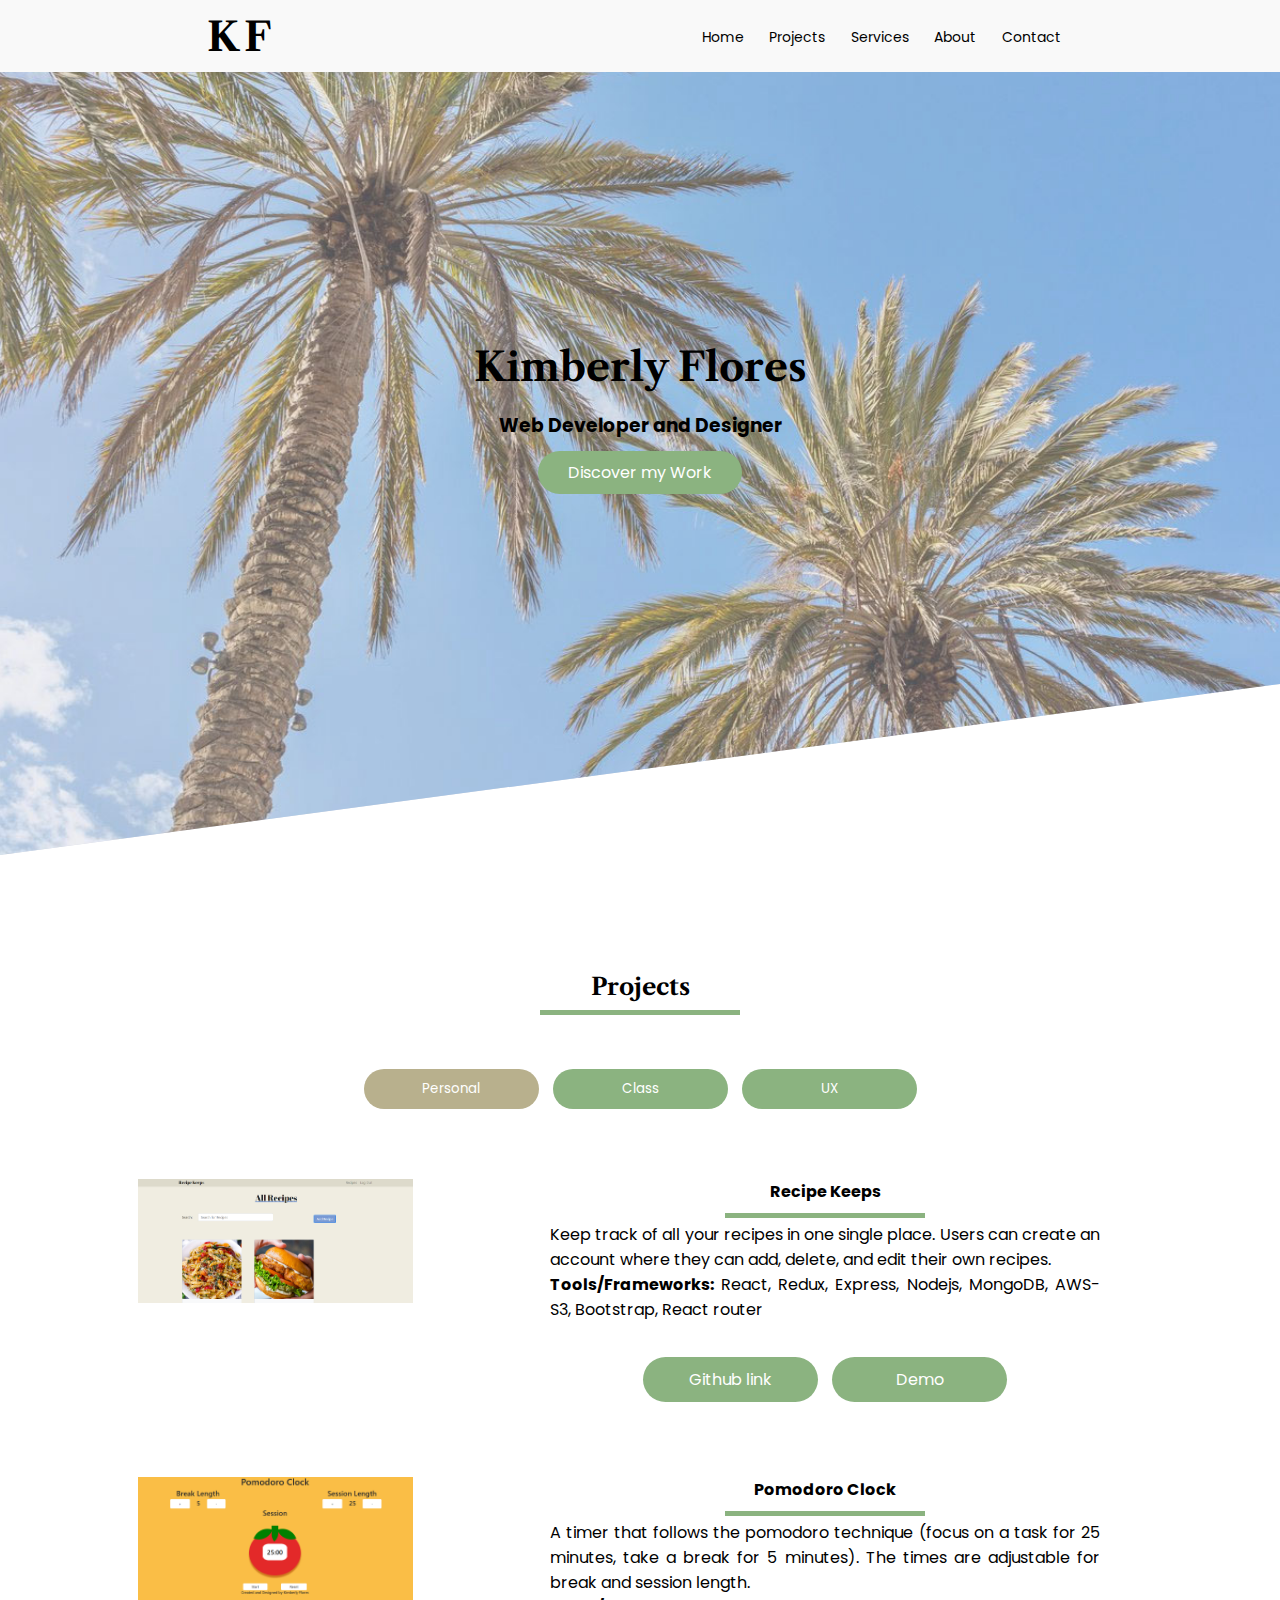
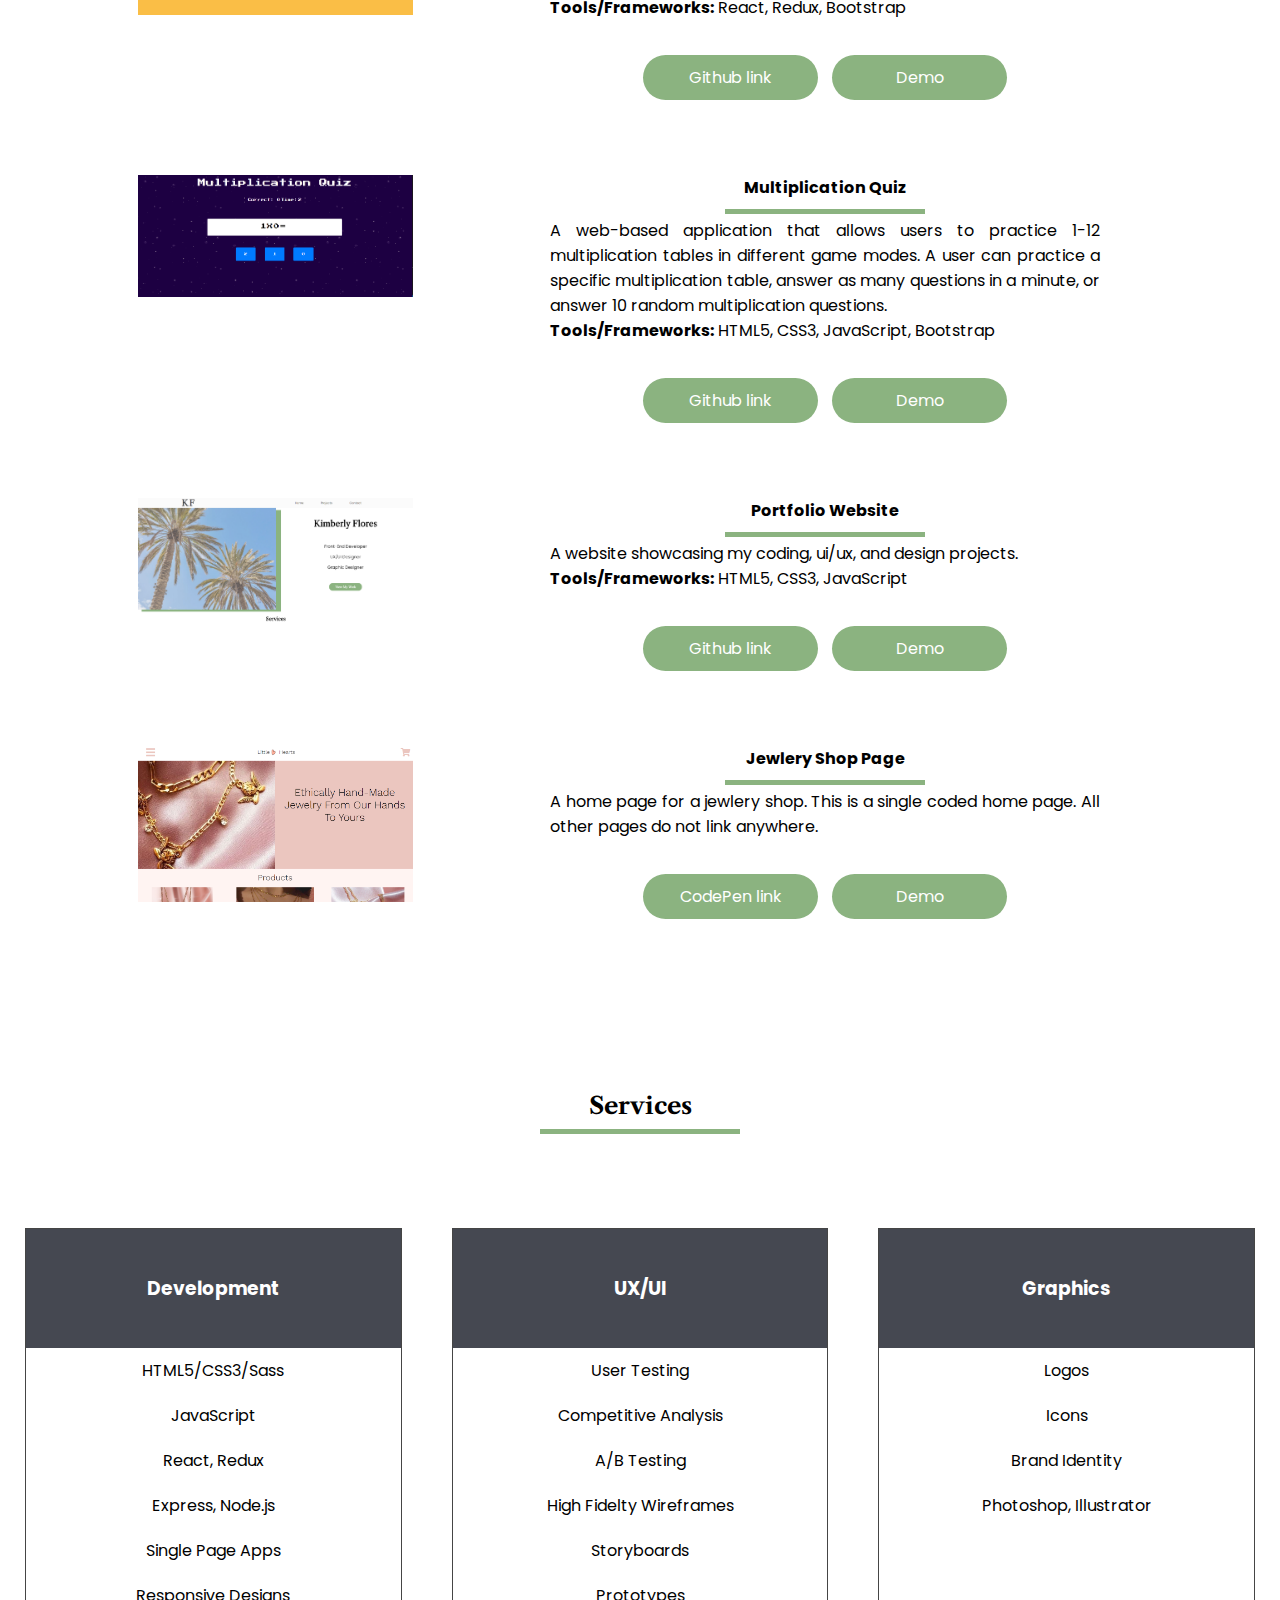
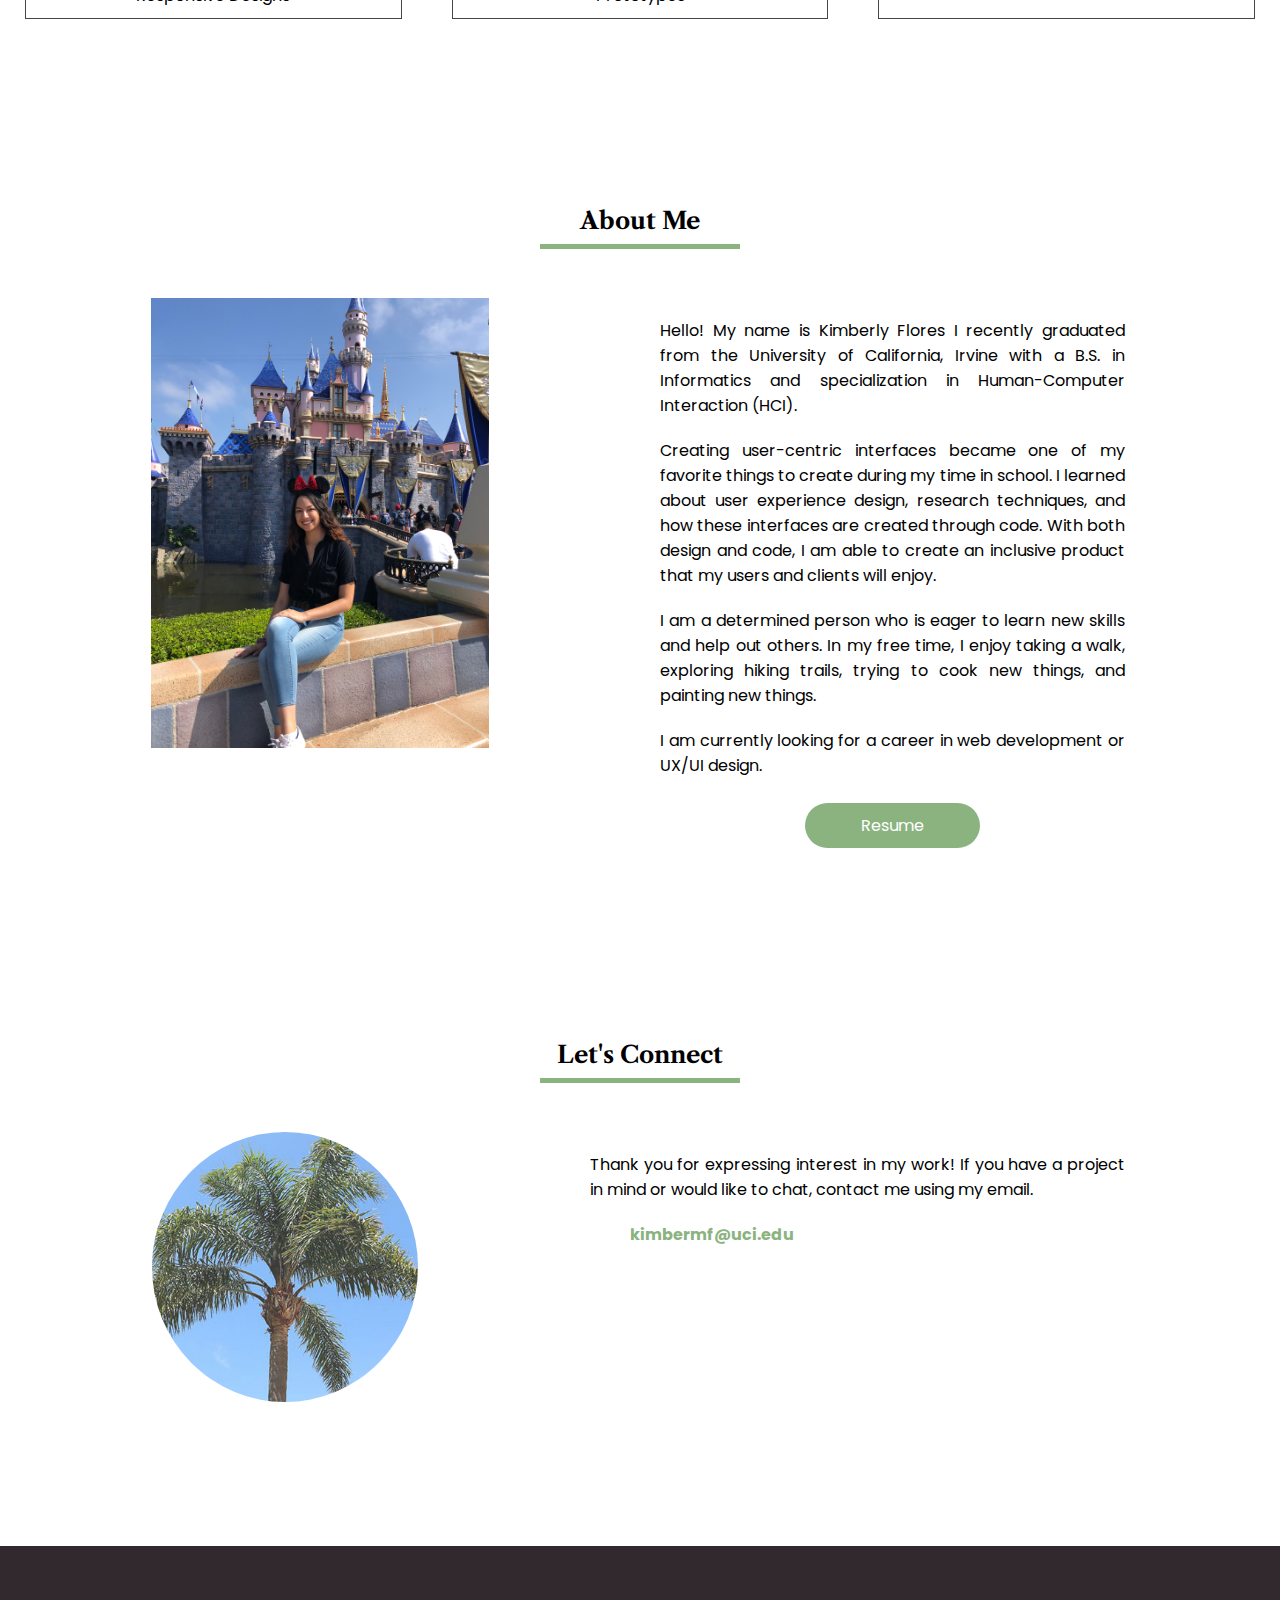
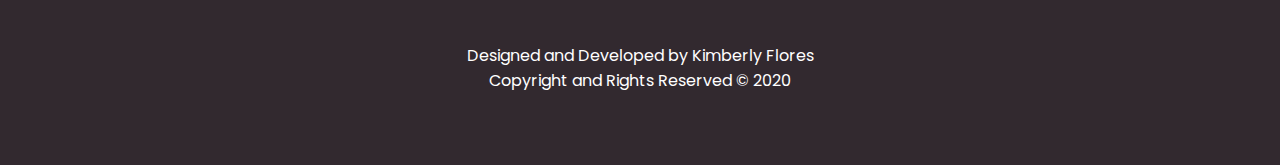
==== index.html @ 485a2677 "went back to old scroll" ====
<!doctype html>

<head>
    <!--add info here-->
    <title>Kimberly Flores | Developer & Designer</title>
    <meta charset="UTF-8">
    <meta name="description" content="Coding Portfolio">
    <meta name="keywords" content="HTML, CSS, JavaScript">
    <meta name="author" content="Kimberly Flores">
    <meta name="viewport" content="width=device-width, initial-scale=1.0">

    <link rel="stylesheet" href='./main.css'>
    <link rel="stylesheet" href="https://use.fontawesome.com/releases/v5.8.1/css/all.css" integrity="sha384-50oBUHEmvpQ+1lW4y57PTFmhCaXp0ML5d60M1M7uH2+nqUivzIebhndOJK28anvf" crossorigin="anonymous">
    <link href="https://fonts.googleapis.com/css2?family=Libre+Caslon+Text&family=Poppins&display=swap" rel="stylesheet">
    
    <link rel="shortcut icon" href="images/plant.ico" />
    <!--Link css, javascript files, possibly bootstrap-->

    
</head>

<body>


    <div class="container-fluid">
<!--Nav-->
        <nav class="sticky">
            <div class="logo">
                <h4 class="logo">KF</h4>
            </div>
            <ul class="nav-links">
                <li class="nav-item"><a href="#home-section" >Home</a></li>
                <li class="nav-item"><a href="#project-section" >Projects</a></li>
                <li class="nav-item"><a href="#service-section" >Services</a></li>
                <li class="nav-item"><a href="#about-section" >About</a></li>
                <li class="nav-item"><a href="#contact-section" >Contact</a></li>
            </ul>
            <div class="menu">
                <div class="line1"></div>
                <div class="line2"></div>
                <div class="line3"></div>
    
            </div>
        </nav>

<!--Home section-->
        <section class="row palmtree-bg" id="home-section">
                <div class="content">
                    <h1 class="spacing-below">Kimberly Flores</h1>
                    <h3 class="spacing-below">Web Developer and Designer</h3>
                    <a class="section-btn"  href="#project-section">Discover my Work</a>
                </div>
        </section>

<!--Projects-->
    <section id="project-section">
        <div class="row heading center">
            <h2>Projects</h2>
            <div class="line"></div>
        </div>
        <div class="row heading center">
            <span>
                <button class="active-btn filter-btn personal" onclick= "filterProjects('personal')">Personal</button>
                <button class="filter-btn class" onclick="filterProjects('class')">Class</button>
                <button class="filter-btn ux" onclick="filterProjects('ux')">UX</button>
            </span>
        </div>

        <div class="code-project filterProject personal show">
            <h4 class="sm-project-title">Recipe Keeps</h4>
            <div class="center"><div class="sm-project-line"></div></div>
            <div class="row2">
                <div class="column">
                    <img class="left-side"src="images/recipekeeps.png">
                </div>
                <div class="column right-side">
                    <h4 class="project-title">Recipe Keeps</h4>
                    <div class="project-line"></div>
                    <p>Keep track of all your recipes in one single place. Users can create an account where they 
                        can add, delete, and edit their own recipes. 
                    </p>
                    <p><span class="bold">Tools/Frameworks:</span> React, Redux, Express, Nodejs, MongoDB, AWS-S3, Bootstrap, React router 
                    </p>
                    <div class="link-div">
                        <a class="links-btn" href="https://github.com/kimberlyflrs/recipe-keeps" target="_blank">Github link</a> 
                        <a class="links-btn" href="https://obscure-taiga-26298.herokuapp.com/" target="_blank">Demo</a>
                    </div>
                </div>
            </div>
        </div>


        <!--Pomodoro Clock-->
        <div class="code-project filterProject personal show">
            <h4 class="sm-project-title">Pomodoro Clock</h4>
            <div class="greenline center"><div class="sm-project-line"></div></div>
            <div class="row2">
                <div class="column">
                    <img class="left-side"src="images/pomodoro.png">
                </div>
                <div class="column right-side">
                    <h4 class="project-title">Pomodoro Clock</h4>
                    <div class="project-line"></div>
                    <p>A timer that follows the pomodoro technique (focus on a task for 25 minutes, take a break for 5 minutes). The times are 
                        adjustable for break and session length.
                    </p>
                    <p><span class="bold">Tools/Frameworks:</span> React, Redux, Bootstrap</p>
                    <div class="link-div">
                        <a class="links-btn" href="https://github.com/kimberlyflrs/pomodoro-clock" target="_blank">Github link</a> 
                        <a class="links-btn" href="https://pomodoro-clock-kf.herokuapp.com/" target="_blank">Demo</a></span>
                    </div>
                </div>
            </div>
        </div>

        <!--Multiplication Quiz-->
        <div class="code-project filterProject personal show">
            <h4 class="sm-project-title">Multiplication Quiz</h4>
            <div class="greenline center"><div class="sm-project-line"></div></div>
            <div class="row2">
                <div class="column">
                    <img class="left-side"src="images/multiplication.png">
                </div>
                <div class="column right-side">
                    <h4 class="project-title">Multiplication Quiz</h4>
                    <div class="project-line"></div>
                    <p>A web-based application that allows users to practice 1-12 multiplication tables in 
                        different game modes. A user can practice a specific multiplication table, answer as 
                        many questions in a minute, or answer 10 random multiplication questions. 
                    </p>
                    <p><span class="bold">Tools/Frameworks:</span> HTML5, CSS3, JavaScript, Bootstrap</p>
                    <div class="link-div">
                        <a class="links-btn" href="https://github.com/kimberlyflrs/Multiplication-Quiz" target="_blank">Github link</a> 
                        <a class="links-btn" href="https://multiplication-pracctice-quiz.herokuapp.com/" target="_blank">Demo</a>
                    </div>
                </div>
            </div>
        </div>


        <!--Portfolio Site-->
        <div class="code-project filterProject personal show">
            <h4 class="sm-project-title">Portfolio Website</h4>
            <div class="greenline center"><div class="sm-project-line"></div></div>
            <div class="row2">
                <div class="column">
                    <img class="left-side"src="portfolio.png">
                </div>
                <div class="column right-side">
                    <h4 class="project-title">Portfolio Website</h4>
                    <div class="project-line"></div>
                    <p>A website showcasing my coding, ui/ux, and design projects.
                    </p>
                    <p><span class="bold">Tools/Frameworks:</span> HTML5, CSS3, JavaScript</p>
                    <div class="link-div">
                        <a class="links-btn" href="https://github.com/kimberlyflrs/code-portfolio" target="_blank">Github link</a> 
                        <a class="links-btn" href="https://kimberly-flores.com" target="_blank">Demo</a>
                    </div>
                </div>
            </div>
        </div>


        <!--Jewelry Page-->
        <div class="code-project filterProject personal show">
            <h4 class="sm-project-title">Jewlery Shop Page</h4>
            <div class="greenline center"><div class="sm-project-line"></div></div>
            <div class="row2">
                <div class="column">
                    <img class="left-side"src="images/jewleryshop.png">
                </div>
                <div class="column right-side">
                    <h4 class="project-title">Jewlery Shop Page</h4>
                    <div class="project-line"></div>
                    <p>A home page for a jewlery shop. This is a single coded home page. All other pages do not link anywhere.
                    </p>
                    <div class="link-div">
                        <a class="links-btn" href="https://codepen.io/kimberlyflrs/pen/xxGwBaW" target="_blank">CodePen link</a> 
                        <a class="links-btn" href="https://codepen.io/kimberlyflrs/full/xxGwBaW" target="_blank">Demo</a>
                    </div>
                </div>
            </div>
        </div>


       <!--Tweet Page-->
       <div class="code-project filterProject class center">
           <h4>Because the projects came from class, I cannot release any code.</h4>
       </div>
       <div class="code-project filterProject class">
        <h4 class="sm-project-title">Tweet Analyzer</h4>
        <div class="greenline center"><div class="sm-project-line"></div></div>
        <div class="row2">
            <div class="column">
                <video width="320" height="240" controls class="left-side">
                    <source src="videos/tweet_analyzer.mp4" type="video/mp4">
                  Your browser does not support the video tag.
                  </video>
            </div>
            <div class="column right-side">
                <h4 class="project-title">Tweet Analyzer</h4>
                <div class="project-line"></div>
                <p>The tweet analyzer creates a webpage report which helps a researcher understand a week worth of 
                    Tweets from RunKeeper, a running app. We used the Twitter api to create a json full of runkeeper 
                    tweets and then displayed it on multiple graphs using vega-lite.
                </p>
                <p><span class="bold">
                    Tools:</span> JavaScript, TypeScript, Twitter API
                    
                </p>
            </div>
        </div>
    </div>        

       <!--Spotify Page-->
       <div class="code-project filterProject class">
        <h4 class="sm-project-title">Spotify Page</h4>
        <div class="greenline center"><div class="sm-project-line"></div></div>
        <div class="row2">
            <div class="column">
                <video width="320" height="240" controls class="left-side">
                    <source src="videos/spotify_demo.mp4" type="video/mp4">
                  Your browser does not support the video tag.
                  </video>            </div>
            <div class="column right-side">
                <h4 class="project-title">Spotify Page</h4>
                <div class="project-line"></div>
                <p>My partner and I worked together to create a single page app using the Spotify API.
                   Users can search for an artist, album, or track and get back an audio analysis.
                    We used Oauth for authentication and learned how to handle access and refresh tokens
                   for each user session. 
                </p>
                <p><span class="bold">Tools:</span> Angular, Express, Nodejs, Spotify API</p>
            </div>
        </div>
    </div> 


       <!--Sleep Logger-->
       <div class="code-project filterProject class">
        <h4 class="sm-project-title">Sleep Logger App</h4>
        <div class="greenline center"><div class="sm-project-line"></div></div>
        <div class="row2">
            <div class="column">
                <video width="320" height="240" controls class="left-side">
                    <source src="videos/sleeptracker_demo.mp4" type="video/mp4">
                  Your browser does not support the video tag.
                  </video>
            </div>
            <div class="column right-side">
                <h4 class="project-title">Sleep Logger App</h4>
                <div class="project-line"></div>
                <p>My partner and I created a sleep tracking app through Ionic. The sleep logger app allows the user to track how long they sleep. 
                    Information is saved through Firebase and previous entries can be viewed.
                </p>
                <p><span class="bold">Tools:</span> Ionic framework, Firebase</p>
            </div>
        </div>
    </div> 


       <!--Information Retrieval-->
       <div class="code-project filterProject class">
        <h4 class="sm-project-title">ICS Search Engine</h4>
        <div class="greenline center"><div class="sm-project-line"></div></div>
        <div class="row2">
            <div class="column">
                <video width="320" height="240" controls class="left-side">
                    <source src="videos/searchengine_demo.mp4" type="video/mp4">
                  Your browser does not support the video tag.
                  </video>            </div>
            <div class="column right-side">
                <h4 class="project-title">ICS Search Engine</h4>
                <div class="project-line"></div>
                <p>My group created a search engine for the ics department. Through this project, we learned how to create an index 
                    and rank each item in terms of relevancy.
                </p>
                <p><span class="bold">Tools:</span> Python, MongoDB</p>
            </div>
        </div>
    </div> 


           <!--VidPT-->
           <div class="code-project filterProject ux">
            <h4 class="sm-project-title">VidPT Mobile App</h4>
            <div class="greenline center"><div class="sm-project-line"></div></div>
            <div class="row2">
                <div class="column">
                    <img class="left-side"src="images/vidpt-case-photo.png">
                </div>
                <div class="column right-side">
                    <h4 class="project-title">VidPT Mobile App</h4>
                    <div class="project-line"></div>
                    <p>The VidPT mobile app allows users to create their own personalized rehab routine or with supervision 
                        from a physical therapist. Users can track their progress, interact with users, and add notes to each exercise.
                    </p>
                    <p><span class="bold">Role:</span> User Experience Design, User Interface Design, User Research</p>
                    <div class="link-div">
                        <a class="links-btn" href="https://kimberlyflrs.github.io/vidpt.html" target="_blank">Case Study</a> 
                    </div>
                </div>
            </div>
        </div> 



               <!--EcoStat-->
       <div class="code-project filterProject ux">
        <h4 class="sm-project-title">EcoStat</h4>
        <div class="greenline center"><div class="sm-project-line"></div></div>
        <div class="row2">
            <div class="column">
                <img class="left-side"src="images/ecostat-case-photo.png">
            </div>
            <div class="column right-side">
                <h4 class="project-title">EcoStat</h4>
                <div class="project-line"></div>
                <p>My team was tasked with tackling an environmental issue with IoT (Internet of Things) 
                    devices. We proceeded to create EcoStat, a mobile app, that allows users to understand 
                    how their utility usage from smart devices impacts the environment. I was responsible for 
                    conducting user and product research and usability testing.
                </p>
                <p><span class="bold">Role:</span> User Experience Researcher</p>
                <div class="link-div">
                    <a class="links-btn" href="https://kimberlyflrs.github.io/ecostat.html" target="_blank">Case Study</a> 
                </div>
            </div>
        </div>
    </div> 


           <!--Food Journal-->
           <div class="code-project filterProject ux">
            <h4 class="sm-project-title">Food Journal</h4>
            <div class="greenline center"><div class="sm-project-line"></div></div>
            <div class="row2">
                <div class="column">
                    <img class="left-side"src="images/foodjournal-case-photo.png">
                </div>
                <div class="column right-side">
                    <h4 class="project-title">Food Journal</h4>
                    <div class="project-line"></div>
                    <p>Food Journal is an application that can be run on mobile, web, Google Home, Amazon Alexa, 
                        and Apple watch. I was in charge of designing and programming the mobile app and 
                        personal assistant devices.
                    </p>
                    <p><span class="bold">Role:</span> User Experience Designer, User Interface Designer, Front-End Developer</p>
                    <div class="link-div">
                        <a class="links-btn" href="https://kimberlyflrs.github.io/foodjournal.html" target="_blank">Case Study</a> 
                    </div>
                </div>
            </div>
        </div> 

    </section>



    <!--Services-->
    <section class="spacing-below" id="service-section">
        <div class="row heading center">
            <h2>Services</h2>
            <div class="line"></div>
        </div>

        <div class="row2">
            <div class="column-3">
                <h3 class="service-type">Development</h3>
                <ul class="service">
                    <li>HTML5/CSS3/Sass</li>
                    <li>JavaScript</li>
                    <li>React, Redux</li>
                    <li>Express, Node.js</li>
                    <li>Single Page Apps</li>
                    <li>Responsive Designs</li>
                </ul>
            </div>
            <div class="column-3">
                <h3 class="service-type">UX/UI</h3>
                <ul class="service">
                    <li>User Testing</li>
                    <li>Competitive Analysis</li>
                    <li>A/B Testing</li>
                    <li>High Fidelty Wireframes</li>
                    <li>Storyboards</li>
                    <li>Prototypes</li>
                </ul>
            </div>
            <div class="column-3">
                <h3 class="service-type">Graphics</h3>
                <ul class="service">
                    <li>Logos</li>
                    <li>Icons</li>
                    <li>Brand Identity</li>
                    <li>Photoshop, Illustrator</li>
                </ul>
            </div>
        </div>
    </section>


        <!--About Section-->
        <section id="about-section">
            <div class="row heading center">
                <h2>About Me</h2>
                <div class="line"></div>
            </div>
            <div class="row2">
                <div class="column center">
                    <img src="about.jpg" id="img"/>
                </div>
                <div class="column" >
                    <div id="about">
                    <p class="spacing-below">
                        Hello! My name is Kimberly Flores I recently graduated from the 
                        University of California, Irvine with a B.S. in Informatics and 
                        specialization in Human-Computer Interaction (HCI).
                    </p>
                    <p class="spacing-below">
                        Creating user-centric interfaces became one of my favorite things to create 
                        during my time in school. I learned about user experience design,  
                        research techniques, and how these interfaces are created 
                        through code. With both design and code, I am able to create an inclusive 
                        product that my users and clients will enjoy. 
                    </p>
                    <p class="spacing-below">
                        I am a determined person who is eager to learn new skills and help out others. 
                        In my free time, I enjoy taking a walk, exploring hiking trails, trying to cook 
                        new things, and painting new things.
                    </p>
                    <p class="spacing-below">
                        I am currently looking for a career in web development or UX/UI design.
                    </p>
                    <div class="center">
                    <a href="https://drive.google.com/file/d/1V8CG2ZMck-Qy1aSg_cG4fFaSAawnW50j/view?usp=sharing" class="links-btn" target="_blank">Resume</a>
                </div>    
                </div>
                </div>
            </div>
        </section>


<!--Contact-->

    <section class="spacing-below-contact" id="contact-section">
        <div class="row heading center">
            <h2>Let's Connect</h2>
            <div class="line"></div>
        </div>

        <div class="row2">
            <div class="column center"> 
                <img src="images/single-palm-tree.jpg" id="palm"/>
            </div>
            <div class="column" id="contact">
                <p>Thank you for expressing interest in my work! If you have a project 
                    in mind or would like to chat, contact me using my email.
                </p>
                <div class="row spacing-top">
                    <a href="mailto: kimbermf@uci.edu"><i class="far fa-envelope fa-2x spacing-below" id="envelope"></i></a>
                    <a href="mailto: kimbermf@uci.edu" id="email">kimbermf@uci.edu</a>
                </div>
            </div>
        </div>
    </section>




    <!--Footer-->
    <footer class="row" id="footer">
        <a href="https://www.linkedin.com/in/kimberly-m-flores/" target="_blank"><i class="fab fa-linkedin fa-2x spacing-below"></i></a>
        <a href="https://github.com/kimberlyflrs/" target="_blank"><i class="fab fa-github fa-2x spacing-below"></i></a>
        <p>Designed and Developed by Kimberly Flores<p>
        <p>Copyright and Rights Reserved © 2020</p>
    </footer>

    </div>
</body>

<script src="app.js">
</script>
---- main.css ----
*{
    margin: 0px;
    padding: 0px;
    box-sizing: border-box;
}
body{
    background-color: white;
    animation: fadeInAnimation ease 3s; 
    animation-iteration-count: 1; 
    animation-fill-mode: forwards;
}

html{
    scroll-behavior: smooth;
}

@keyframes fadeInAnimation { 
    0% { 
        opacity: 0; 
    } 
    100% { 
        opacity: 1; 
     } 
}

.hide{
    opacity: 0;
}

/*Image CSS*/
#img{
    height: 50vh;
    width:auto;
}

#palm{
    height:30vh;
    width:auto;
    border-radius: 100%;
    text-align:center;
}

/*Service CSS*/
.column-3{
   flex: 33%;
   margin: 0 25px;
   text-align:center;
   border: solid .25px #454545;
   margin-top: 5vh;
}

.service-type{
    color:white;
    background-color: #454851;
    padding: 5vh 0;
}

.service{
    list-style-type: none;
}

.service li{
    padding: 10px;
}

/*Home CSS*/
.palmtree-bg{
    background-image: url(palm-trees.jpg);
    background-color: #d7dae5;
    background-position:center;
    background-repeat: no-repeat;
    height: 95vh;
    background-size: cover;
    -webkit-clip-path: polygon(0 0, 100% 0, 100% 56%, 0 100%);
    clip-path: polygon(0 0, 100% 0, 100% 80%, 0 100%);
}

.content{
    margin:0 auto;
    text-align:center;
    padding: 30vh 0;
}

/*Button*/
.filter-btn, .section-btn{
    background-color: #8BB380;
    padding: 10px 30px;
    width: 175px;
    border: none;
    border-radius: 30px;
    color:white;
    text-decoration: none;
    margin: 5px;
}

.section-btn{
    width: 275px;
}

.code-project{
    padding:50px 0px;
}

.filter-btn:hover, .active-btn, .links-btn:hover{
    background-color: #b8b08d;
    color:white;
}

/*Project links CSS*/
.links-btn{
    background-color: #8BB380;
    padding: 10px 30px;
    width: 175px;
    border: none;
    border-radius: 30px;
    color:white;
    text-decoration: none;
    margin: 5px;
    display: inline-block;
}

.link-div{
    margin:30px 0;
}

.spacing{
    margin-right: 30px;
}

h1{
    font-size: 40px;
}

/*Nav CSS*/
nav{
    display: flex;
    justify-content: space-around;
    align-items: center;
    min-height: 8vh;
    background-color: #f9f9f9;
    opacity: 100%;
    position: fixed;
    top:0;
    width:100%;
    z-index:900;
}

.logo{
    letter-spacing: 5px;
    font-size: 40px;
    font-weight: bold;
}

.nav-links{
    display: flex;
    justify-content: space-around;
    width: 30%;
}

.nav-links li{
    list-style: none;
}

.nav-links a{
    font-size: 14px;
    text-decoration: none;
    color:black;
}

.nav-links a:hover, .active-link{
    color: #b8b08d;
    font-weight: bold;

}


.menu{
    display: none;
}

.menu div{
    width:25px;
    height: 5px;
    background-color: black;
    margin: 3px;
    transition: all 0.3s ease;
}


/* Layout Positioning*/
.row2 {
    display: flex;
  }
  
  .column {
    flex: 50%;
  }

  .right-side{
      margin-right: 20vh;
      text-align: center;
  }

  .right-side p{
      text-align: justify;
  }

  .left-side{
    display: block;
    margin-left: auto;
    margin-right: auto;
    width: 50%;
  }

  section:before {
    height: 8vh;
    content: "";
    display:block;
}

  #about-section, #contact-section, #service-section{
    margin-bottom: 50px;
}

#about, #contact{
    margin-right: 15vh;
    padding:20px;
    text-align: justify;
}

/*Project CSS*/
.filterProject{ 
    padding: 20px 0;
    display:none;
}

.show{
    display:block;
}

/*Footer CSS*/
#footer{
    background-color: #32292f;
    padding: 8vh;
    text-align: center;
}

#envelope{
    color: #8BB380;
}

i, #footer{
    color: white;
}

i{
    padding: 0px 20px;
}

.line, .project-line{
    width: 200px;
    height:5px;
    background-color: #8BB380;
    display: inline-block;
}

#email{
    text-decoration: none;
    color: #8BB380;
    font-weight: bold;
}

/* Other */
.spacing-below{
    padding-bottom: 20px;
}

.spacing-below-contact{
    padding-bottom: 10vh;
}

.spacing-top{
    padding-top: 20px;
}

.bold{
    font-weight: bold;
}

.center{
    text-align: center;
}

.heading{
    margin: 5vh;
}

p, button, li, nav, h3, h4, a{
    font-family: 'Poppins', sans-serif;
}

h1, h2, .logo{
    font-family: 'Libre Caslon Text', sans-serif;
}

/* Screen Sizes */
@media screen and (max-width: 768px){


    .nav-links{
        position: absolute;
        right: 0px;
        height: 92vh;
        top: 8vh;
        background-color: #f9f9f9;
        display: flex;
        flex-direction: column;
        align-items: center;
        width: 100%;
        transform: translateX(100%);  
    }
    .nav-links li{
        opacity: 0;
    }
    .menu{
        display: block;
    }
    .row2{
        display: block;
    }

    .column{
        flex: 100%
    }

    .right-side{
        margin: 0 15vh;
    }

    #contact, #about{
        text-align:center;
        margin: 0 5vh;
    }

    .project-title, .project-line{
        display: none;
    }
    .sm-project-title, .sm-project-line{
        text-align: center;
    }

    .sm-project-line{
        width: 200px;
        height:5px;
        background-color: #8BB380;
        display: inline-block;
    }

    h1{
        font-size: 30px;
    }


}


.nav-active{
    transform: translateX(0%);
}

@media screen and (min-width: 768px){
    .sm-project-title, .sm-project-line{
        display:none;
    }
}

@keyframes navLinkFade{
    from{
        opacity: 0;
        tranform: translateX(50px);
    }
    to{
        opacity: 1;
        transform: translateX(0px);
    }
}

.toggle .line1{
    transform: rotate(-45deg) translate(-5px, 6px);
}
.toggle .line2{
    opacity:0;
}
.toggle .line3{
    transform: rotate(45deg) translate(-5px, -6px);
   
}
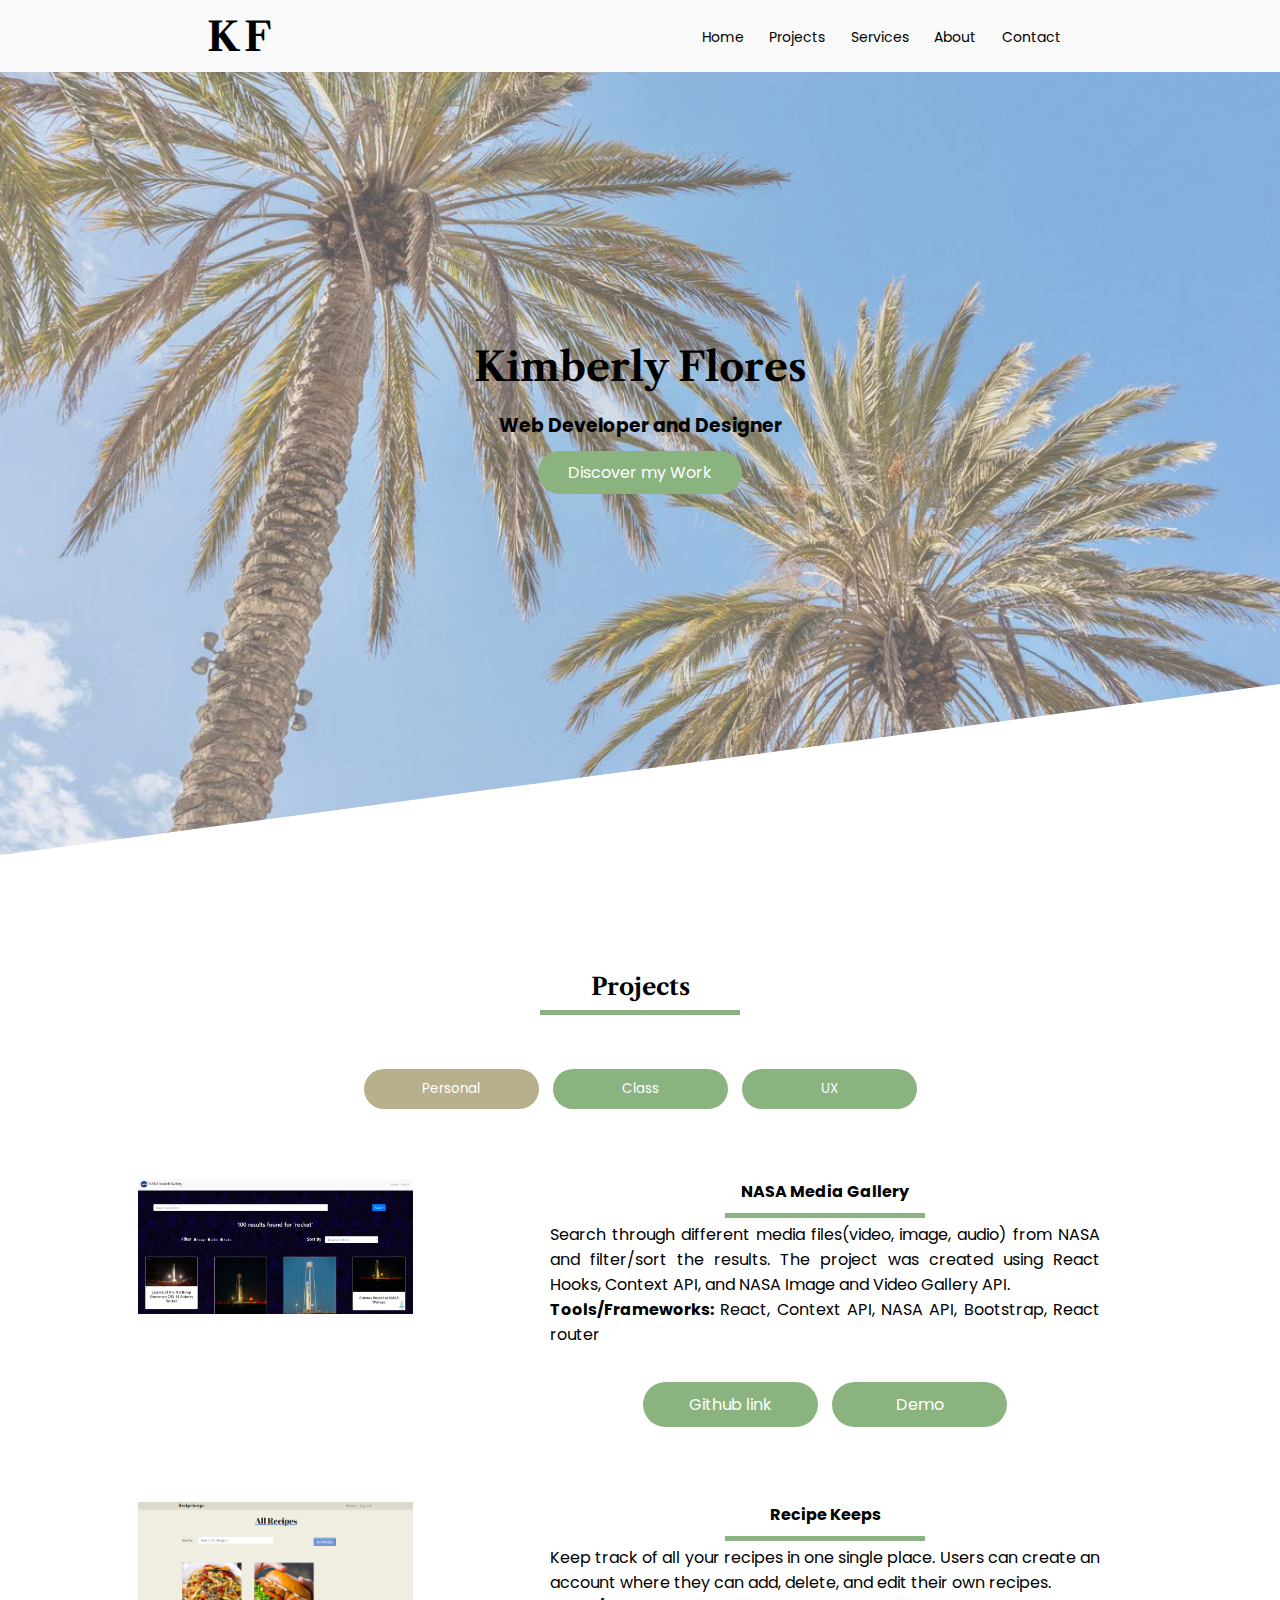
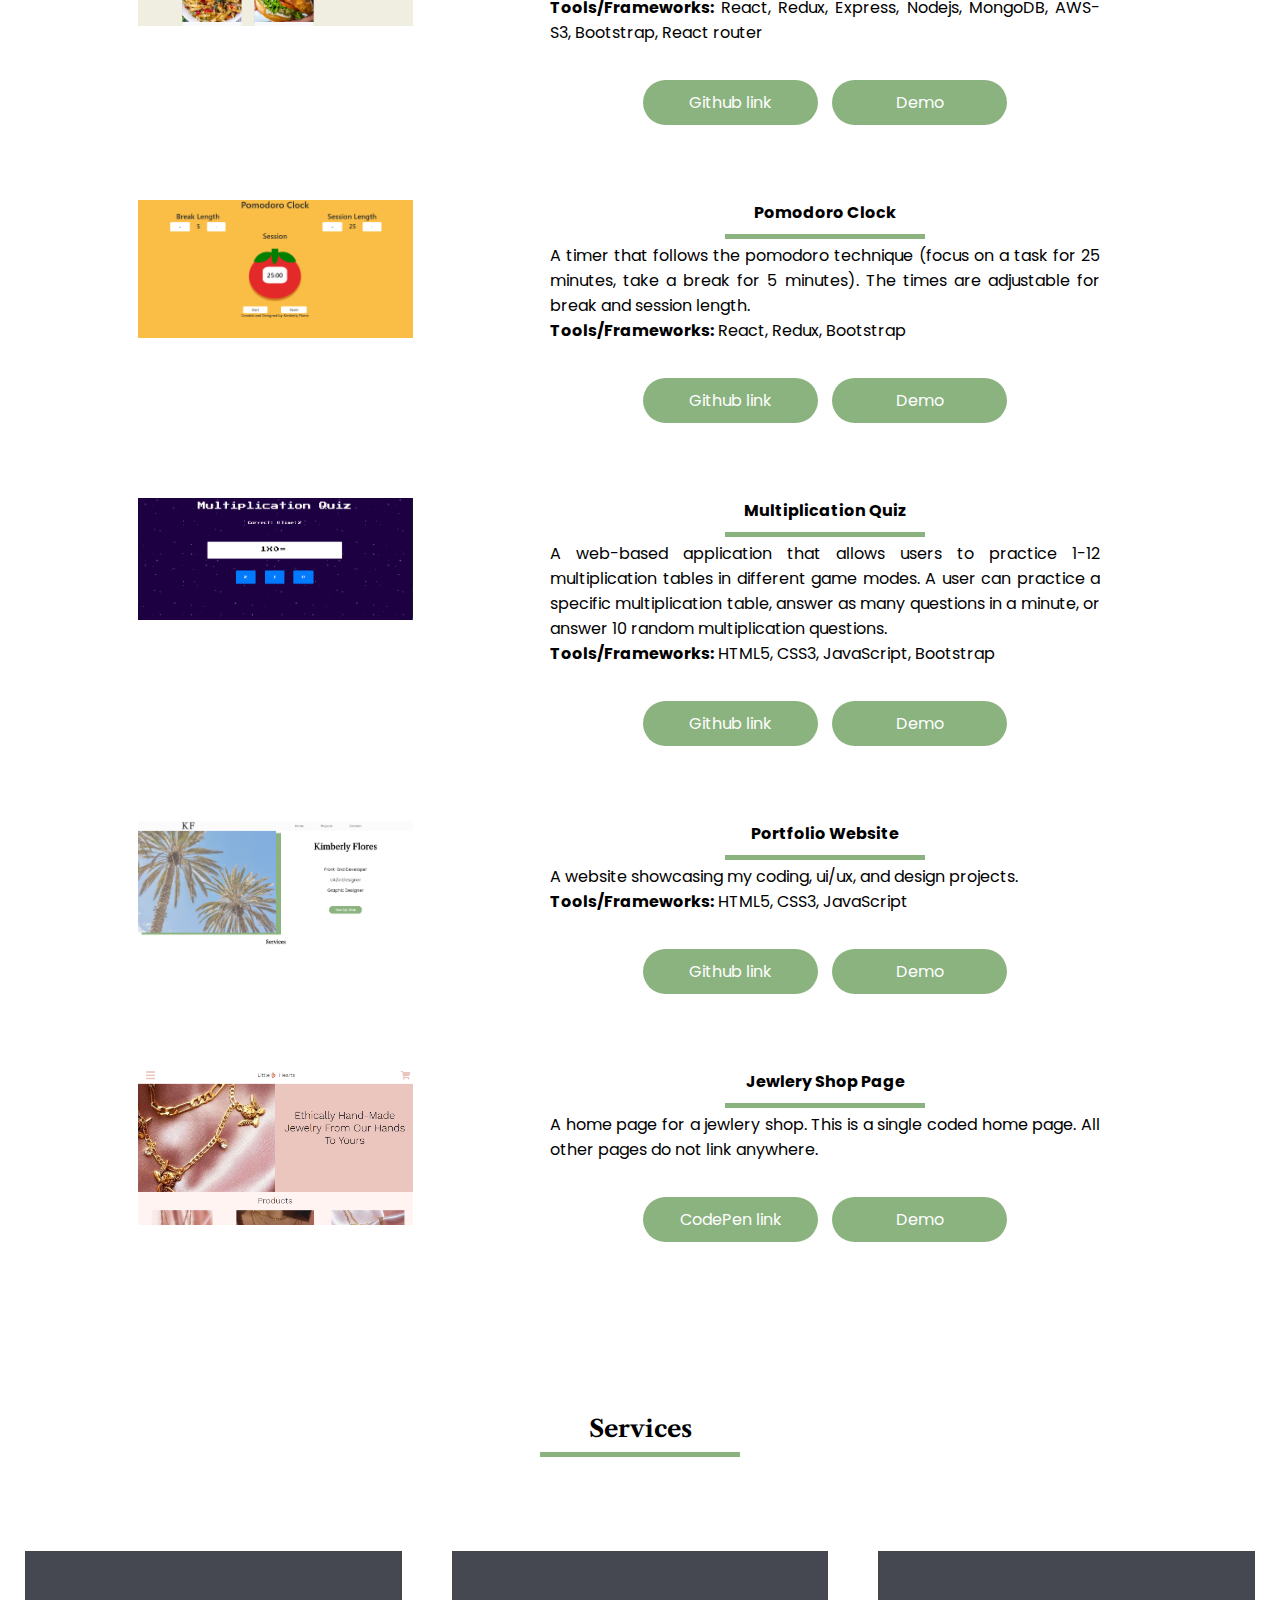
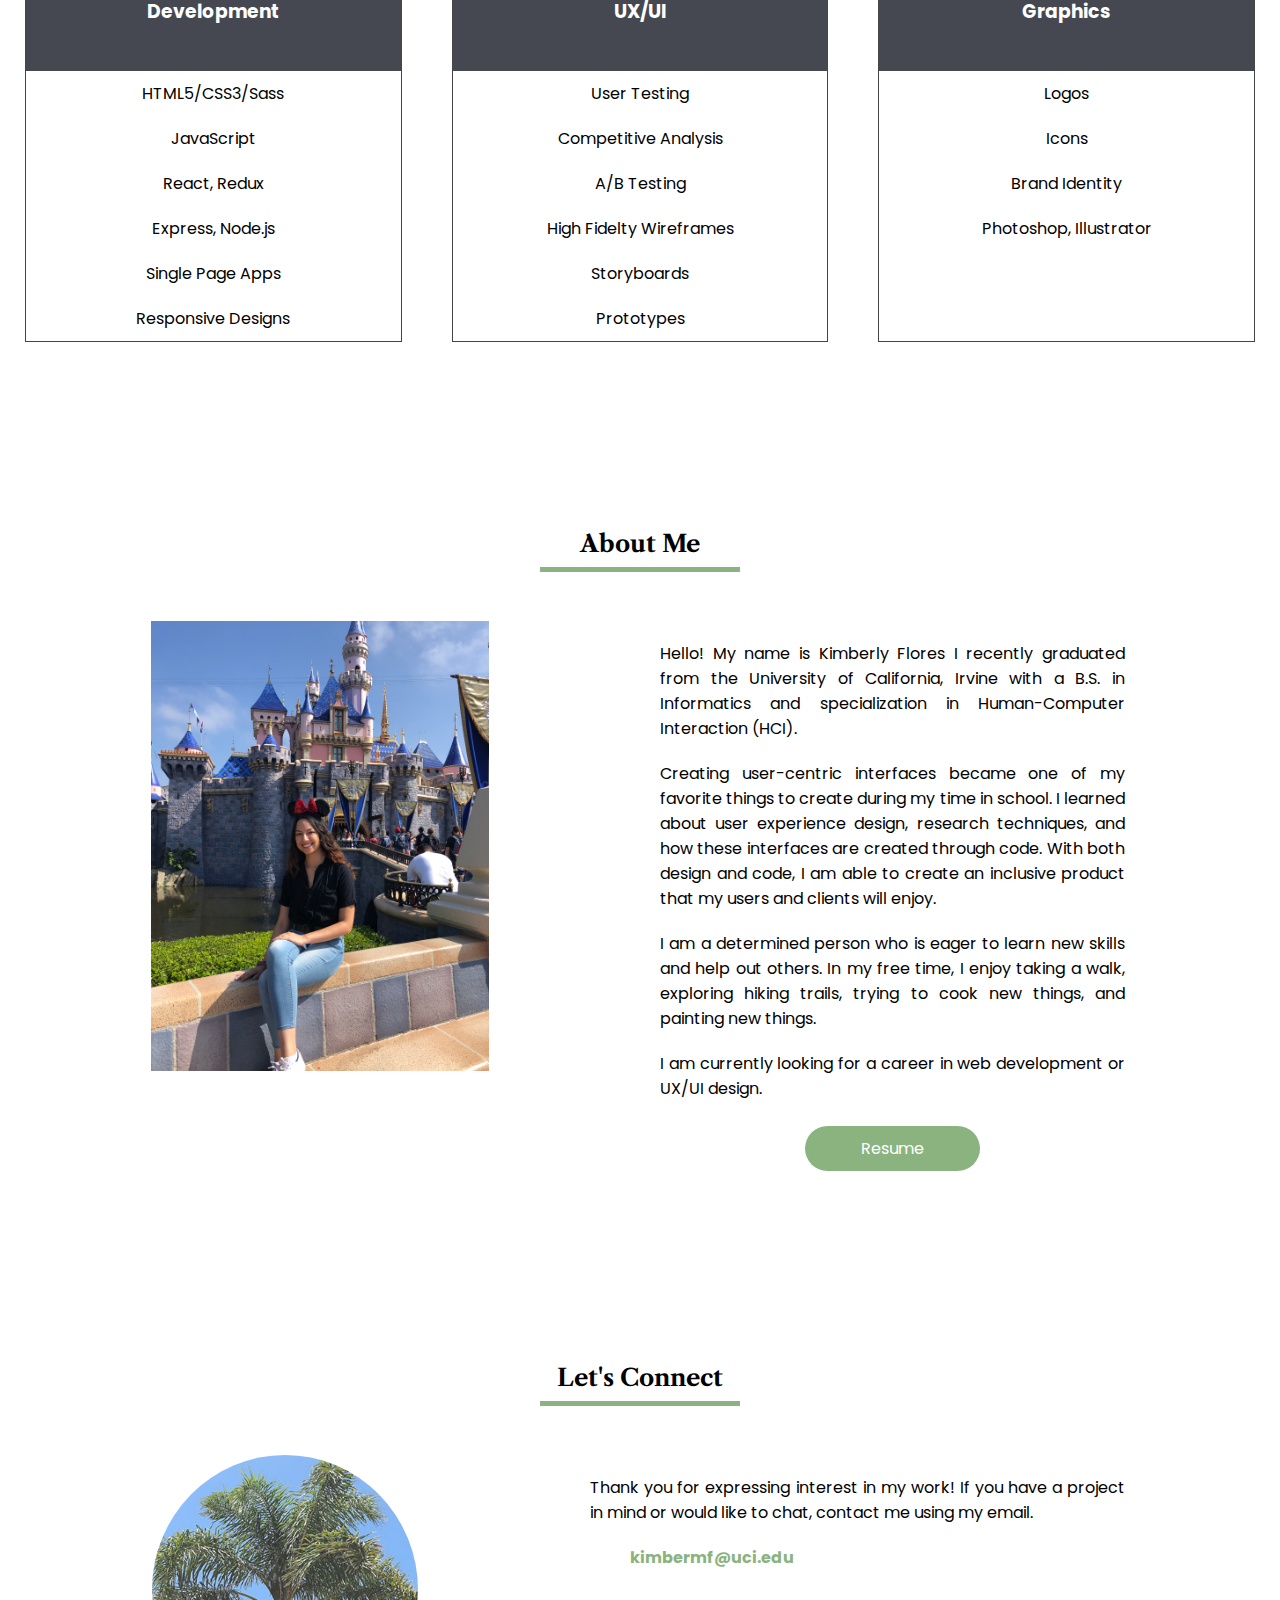
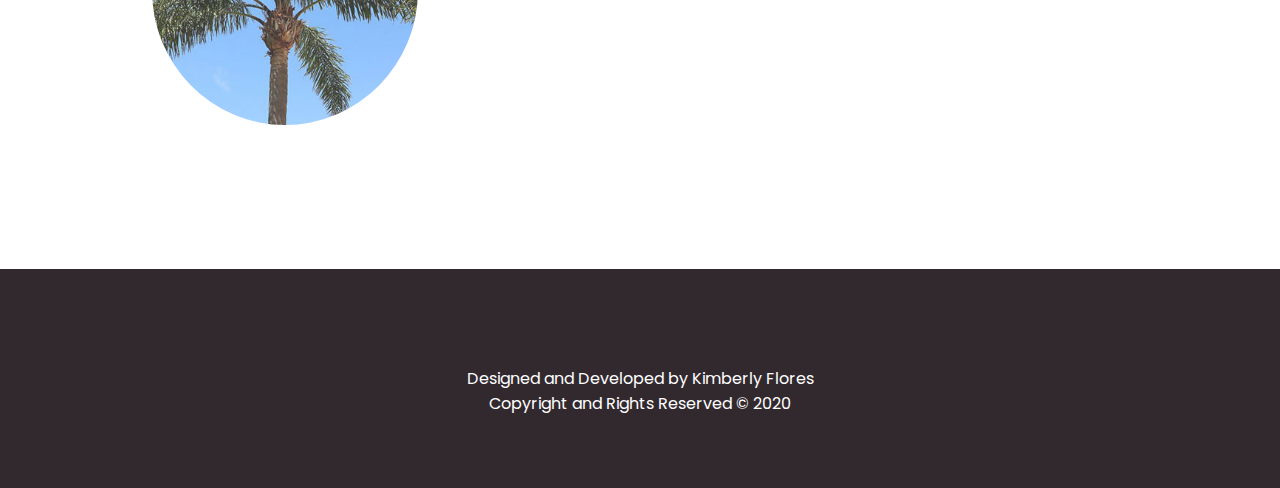
==== commit 79a42f1f: "added nasa api project" ====
--- a/index.html
+++ b/index.html
@@ -66,6 +66,32 @@
             </span>
         </div>
 
+
+        <!--Nasa Media Gallery-->
+        <div class="code-project filterProject personal show">
+            <h4 class="sm-project-title">NASA Media Gallery</h4>
+            <div class="center"><div class="sm-project-line"></div></div>
+            <div class="row2">
+                <div class="column">
+                    <img class="left-side"src="images/NASA_Project.png">
+                </div>
+                <div class="column right-side">
+                    <h4 class="project-title">NASA Media Gallery</h4>
+                    <div class="project-line"></div>
+                    <p> Search through different media files(video, image, audio) from NASA and filter/sort the results. The project was created using 
+                        React Hooks, Context API, and NASA Image and Video Gallery API. 
+                    </p>
+                    <p><span class="bold">Tools/Frameworks:</span> React, Context API, NASA API, Bootstrap, React router 
+                    </p>
+                    <div class="link-div">
+                        <a class="links-btn" href="https://github.com/kimberlyflrs/nasa-media-gallery" target="_blank">Github link</a> 
+                        <a class="links-btn" href="https://nasa-media-gallery.herokuapp.com/" target="_blank">Demo</a>
+                    </div>
+                </div>
+            </div>
+        </div>
+
+        <!--Recipe Keeps-->
         <div class="code-project filterProject personal show">
             <h4 class="sm-project-title">Recipe Keeps</h4>
             <div class="center"><div class="sm-project-line"></div></div>
@@ -83,7 +109,7 @@
                     </p>
                     <div class="link-div">
                         <a class="links-btn" href="https://github.com/kimberlyflrs/recipe-keeps" target="_blank">Github link</a> 
-                        <a class="links-btn" href="https://obscure-taiga-26298.herokuapp.com/" target="_blank">Demo</a>
+                        <a class="links-btn" href="https://recipe-keeps.herokuapp.com/" target="_blank">Demo</a>
                     </div>
                 </div>
             </div>
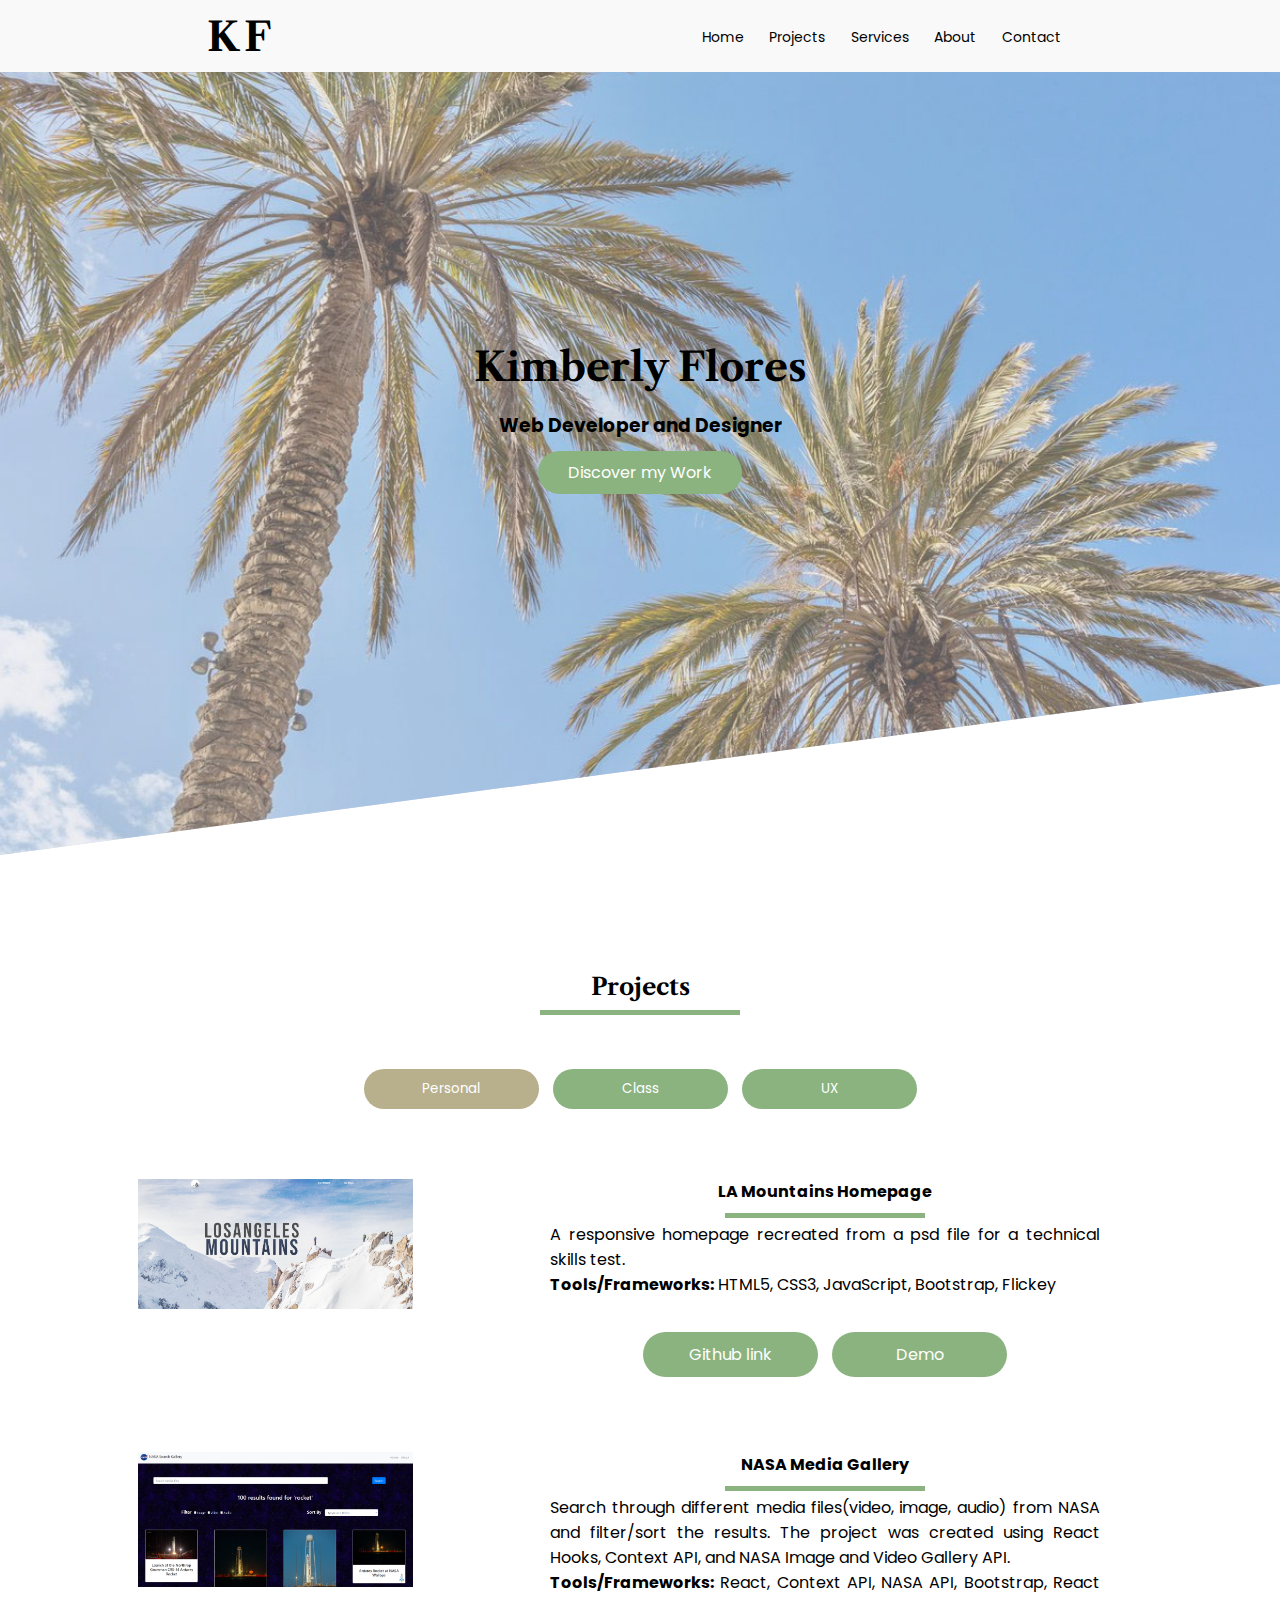
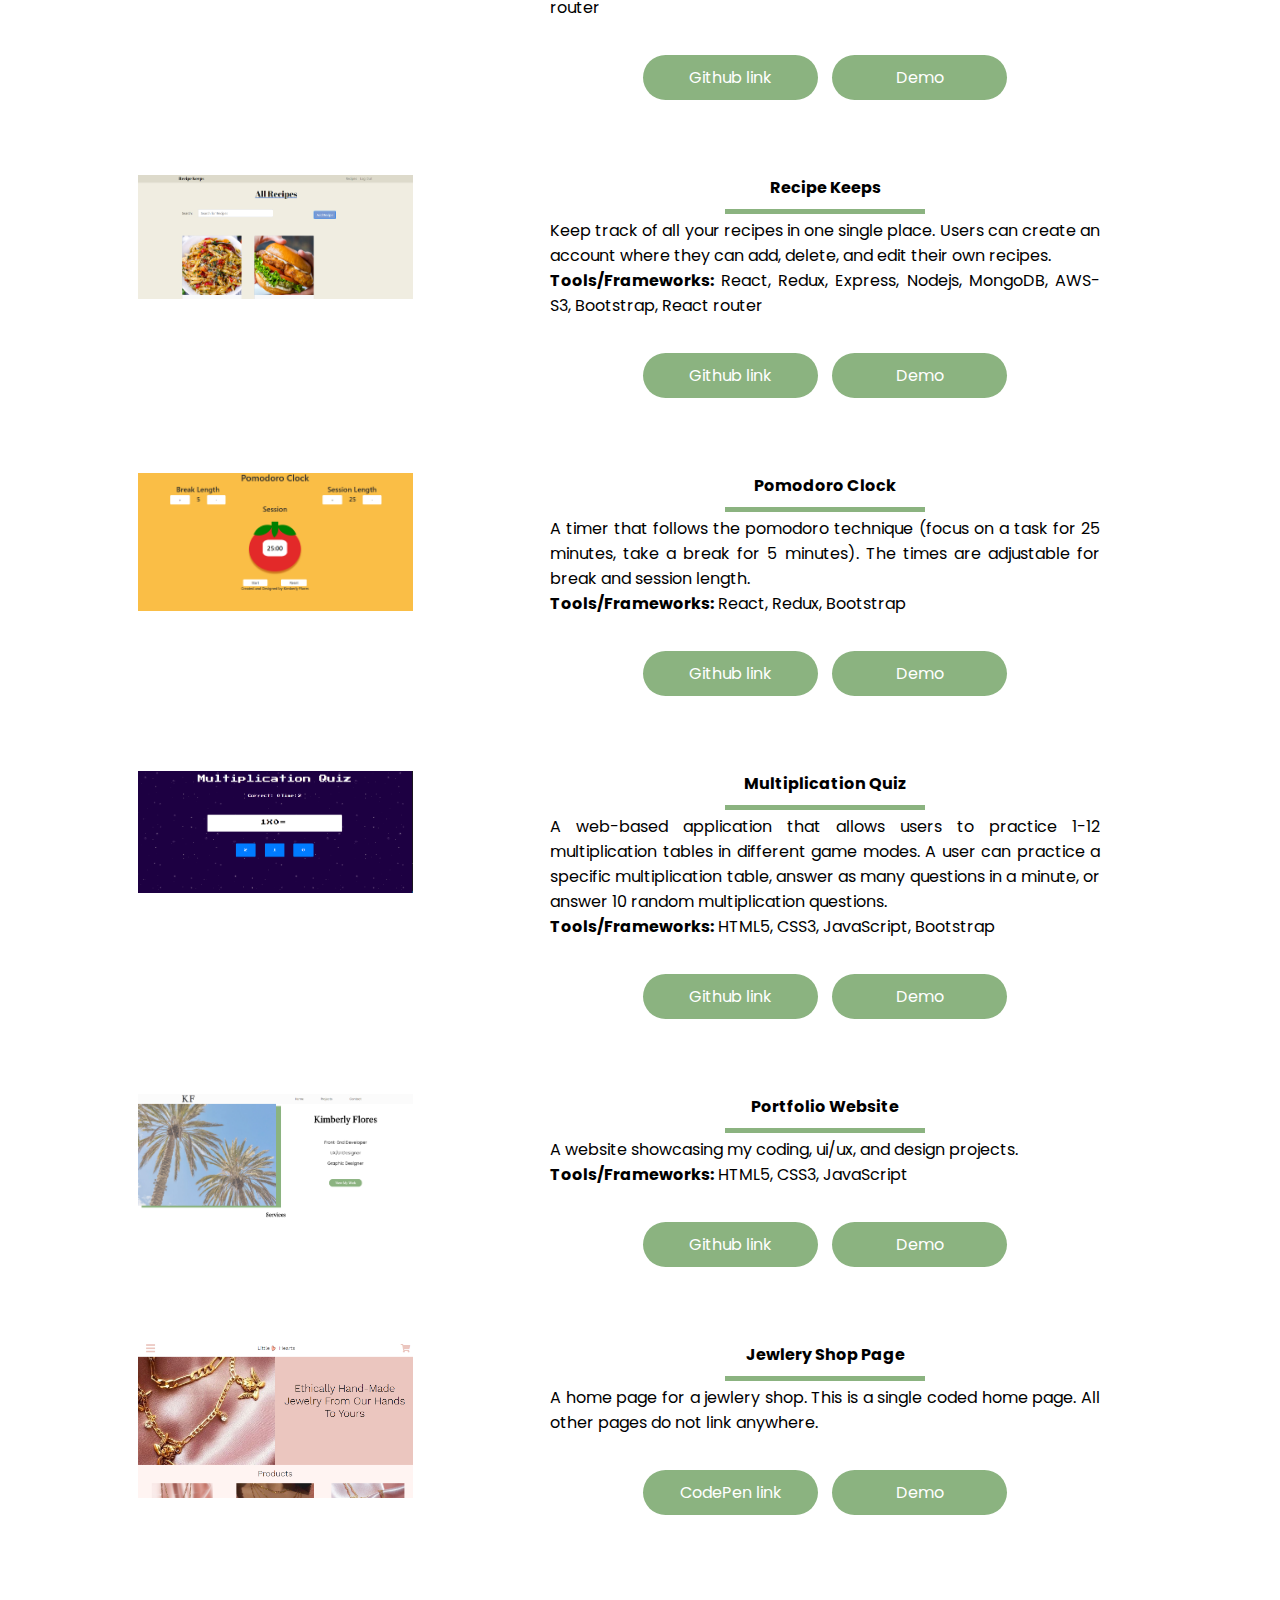
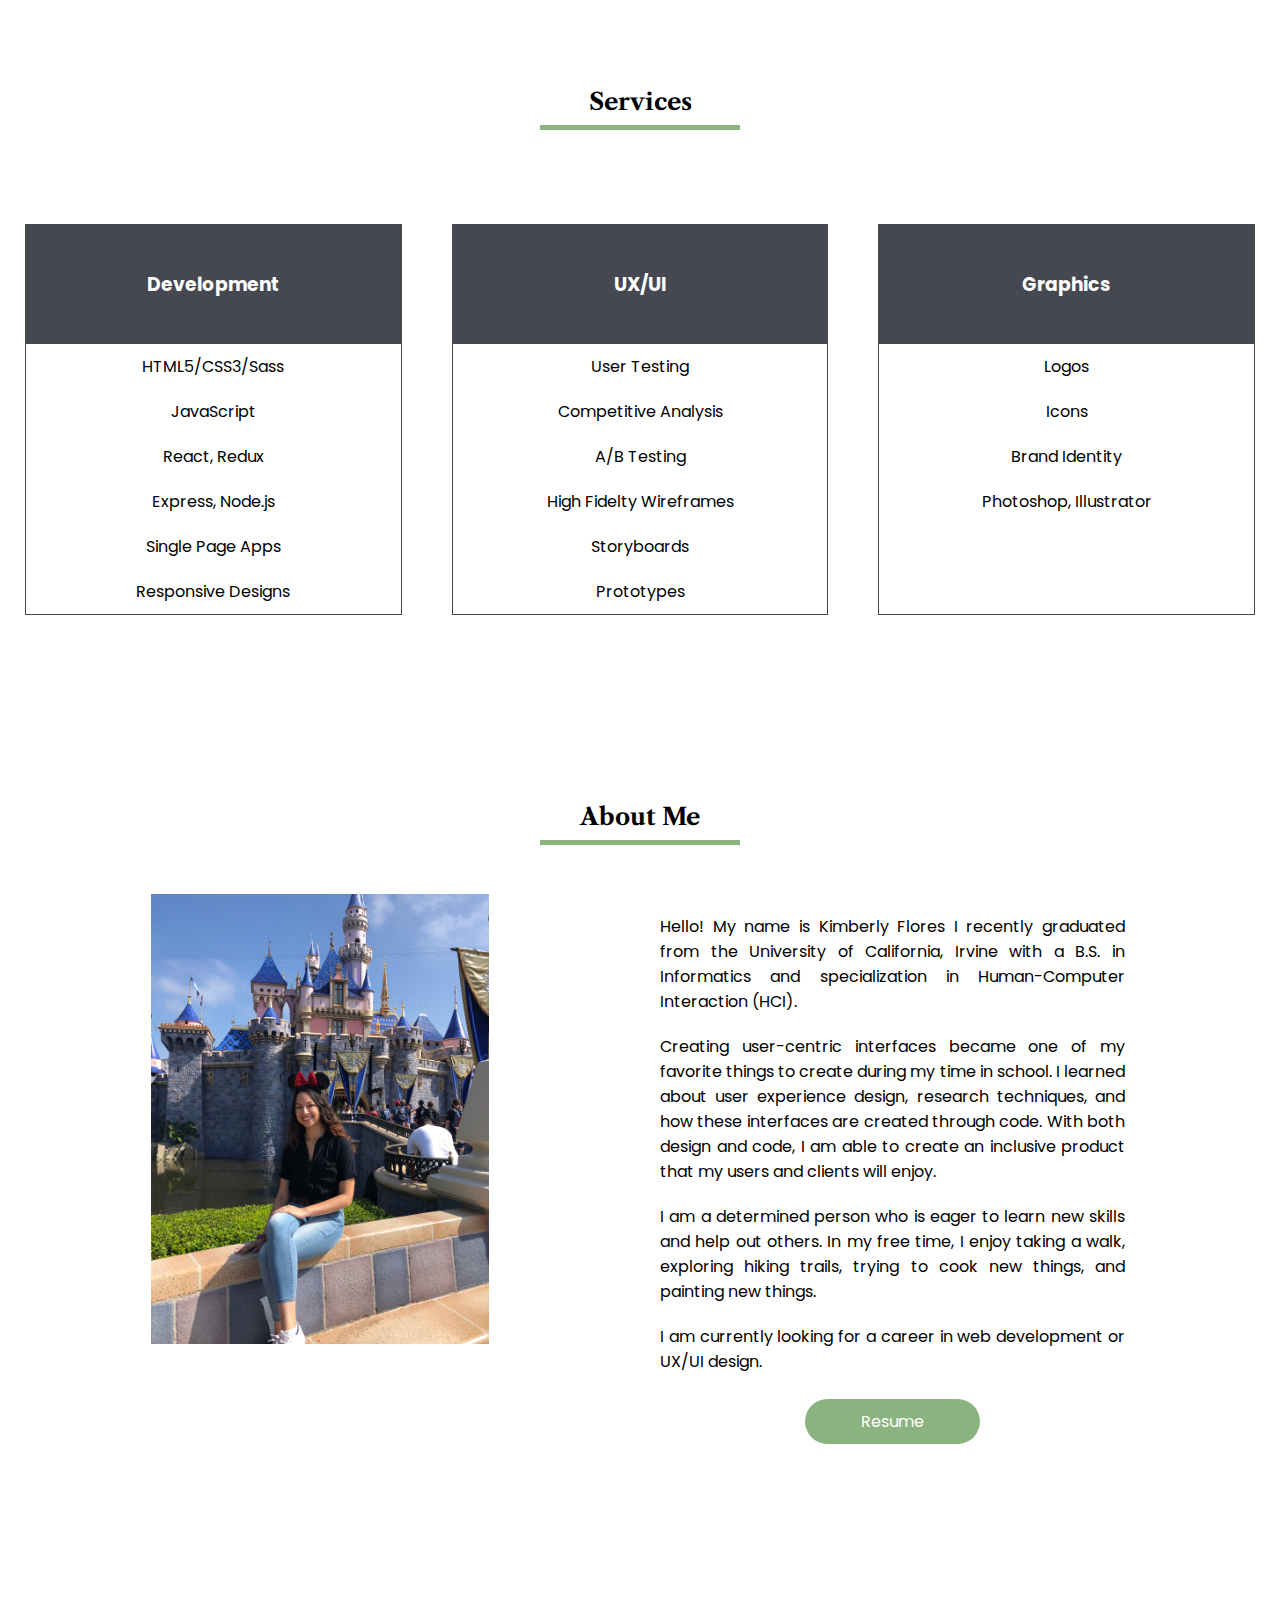
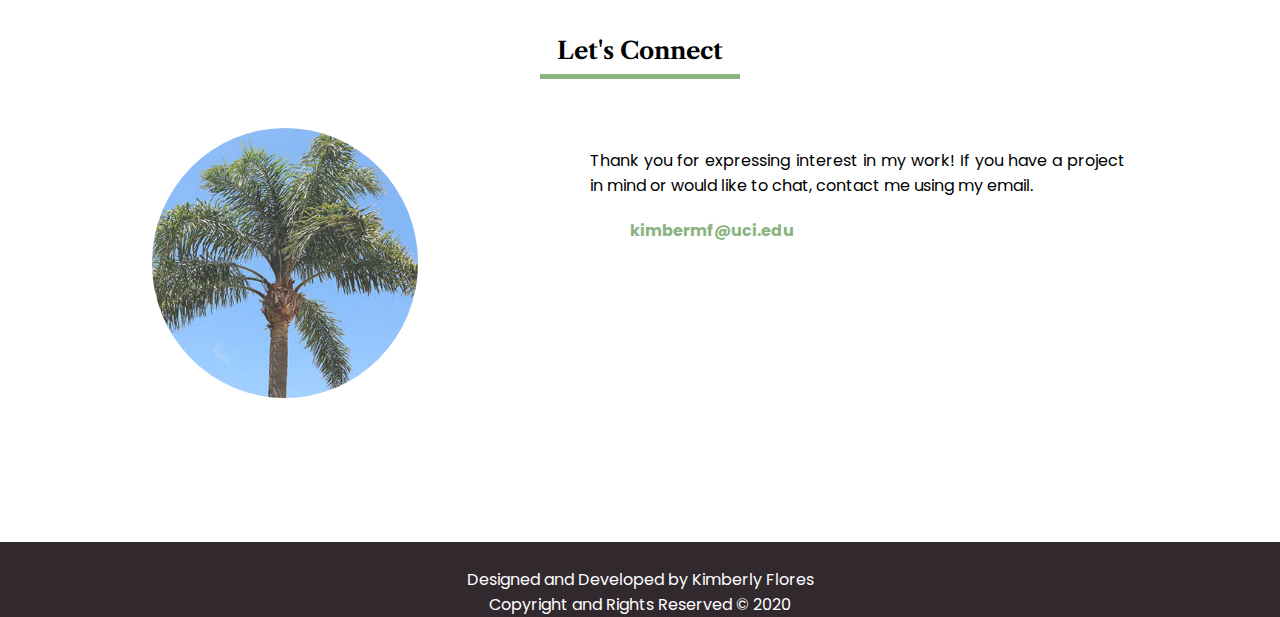
==== commit 64cec9e2: "Added LA Mountains project" ====
--- a/index.html
+++ b/index.html
@@ -66,6 +66,28 @@
             </span>
         </div>
 
+        <!--LA Mountains Homepage-->
+        <div class="code-project filterProject personal show">
+            <h4 class="sm-project-title">LA Mountains Homepage</h4>
+            <div class="center"><div class="sm-project-line"></div></div>
+            <div class="row2">
+                <div class="column">
+                    <img class="left-side"src="images/LAMountains_SkillTest.png">
+                </div>
+                <div class="column right-side">
+                    <h4 class="project-title">LA Mountains Homepage</h4>
+                    <div class="project-line"></div>
+                    <p> A responsive homepage recreated from a psd file for a technical skills test. 
+                    </p>
+                    <p><span class="bold">Tools/Frameworks:</span> HTML5, CSS3, JavaScript, Bootstrap, Flickey 
+                    </p>
+                    <div class="link-div">
+                        <a class="links-btn" href="https://github.com/kimberlyflrs/LA-Mountains-Webpage" target="_blank">Github link</a> 
+                        <a class="links-btn" href="https://kimberlyflrs.github.io/LA-Mountains-Webpage/" target="_blank">Demo</a>
+                    </div>
+                </div>
+            </div>
+        </div>
 
         <!--Nasa Media Gallery-->
         <div class="code-project filterProject personal show">
--- a/main.css
+++ b/main.css
@@ -241,7 +241,6 @@
 /*Footer CSS*/
 #footer{
     background-color: #32292f;
-    padding: 8vh;
     text-align: center;
 }
 
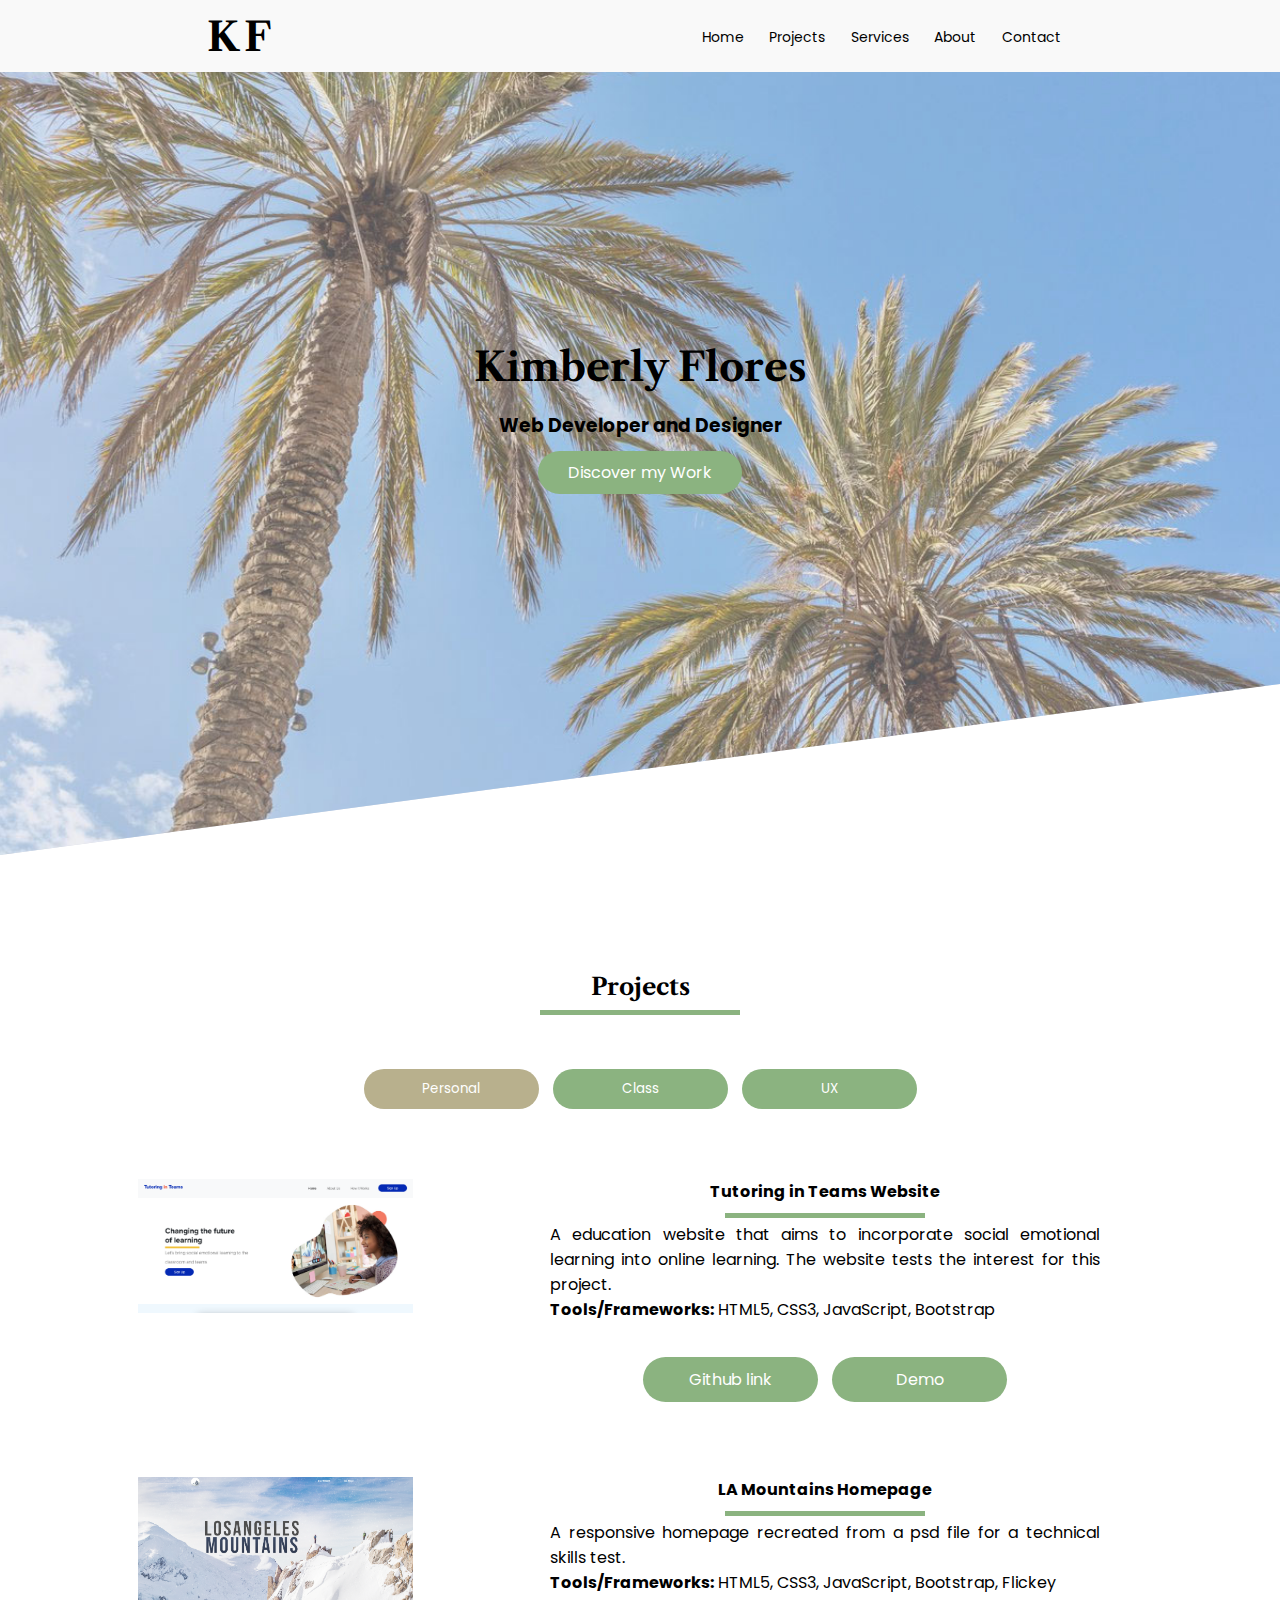
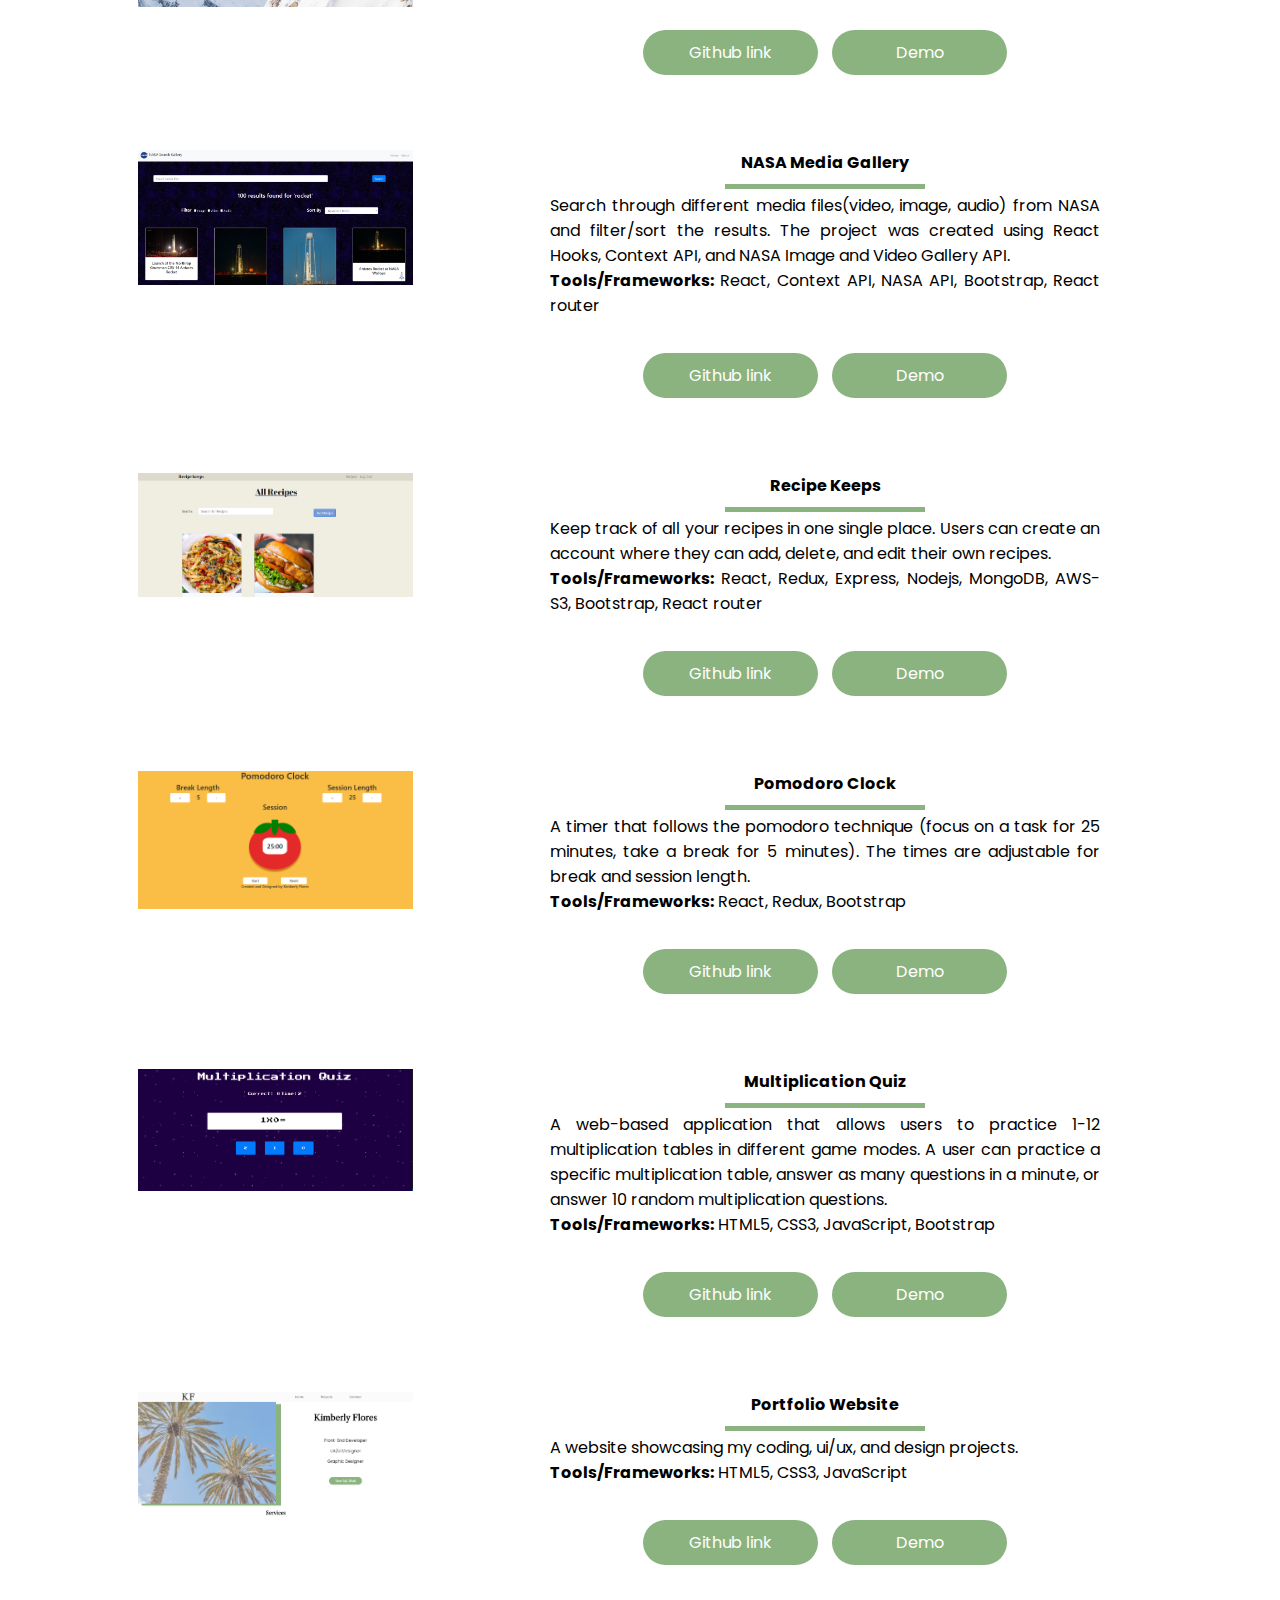
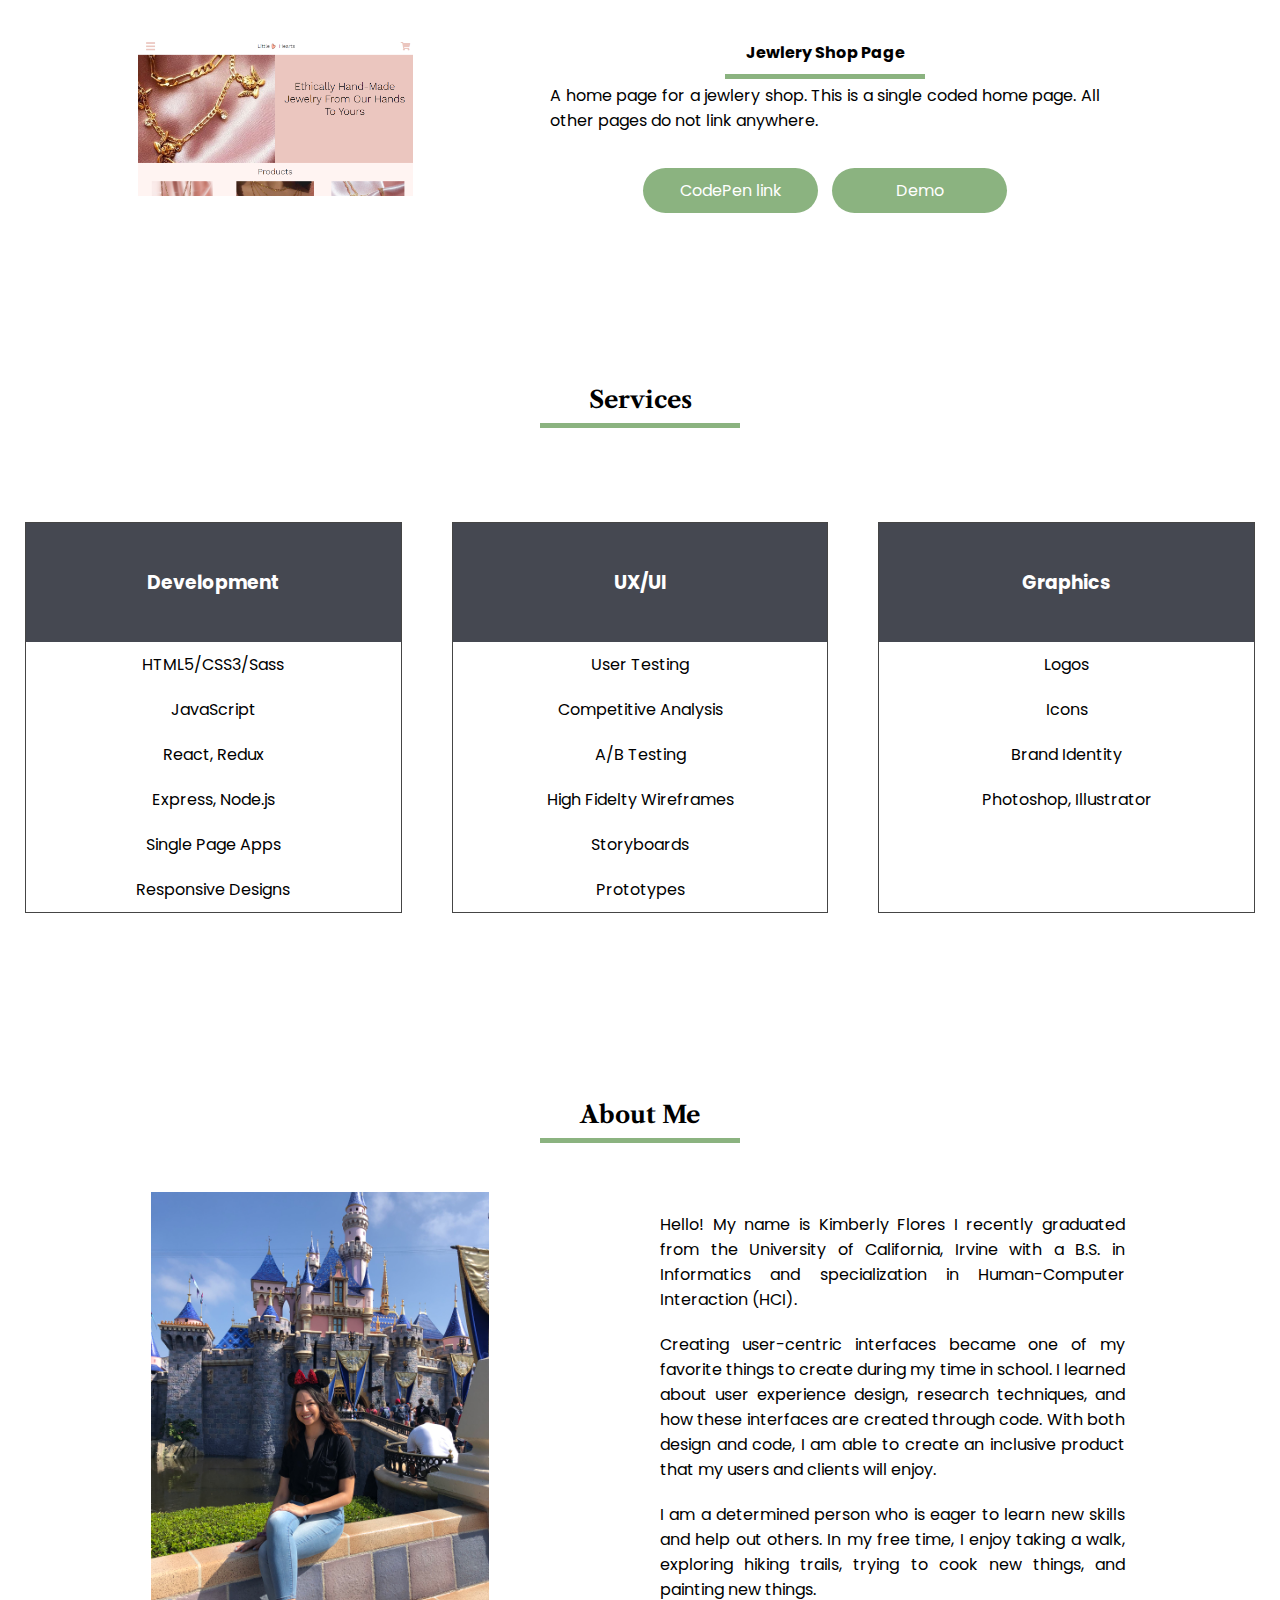
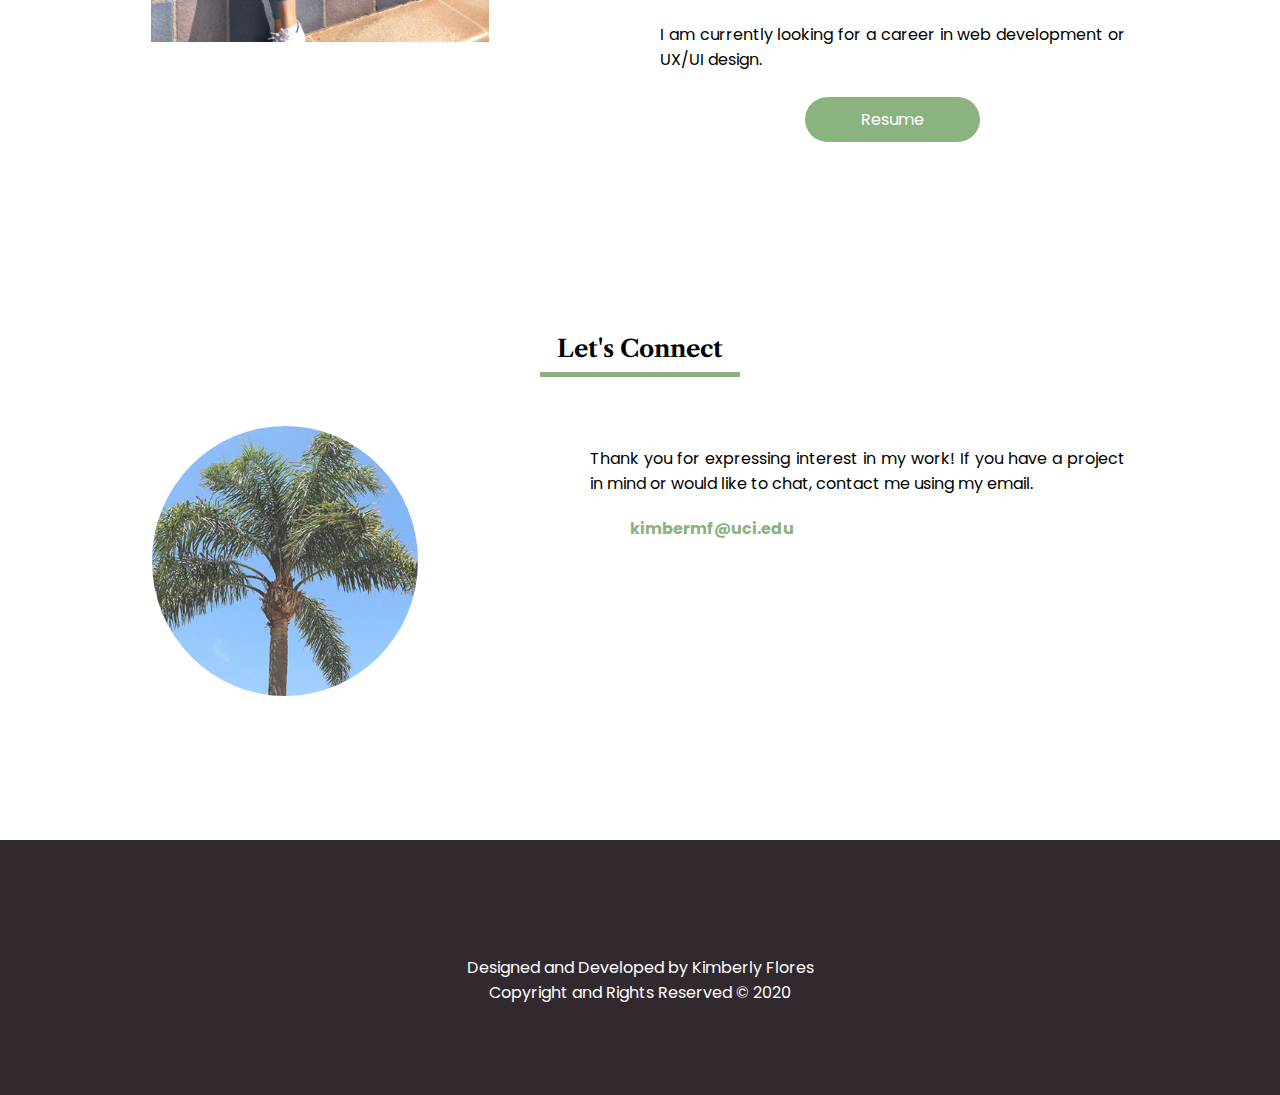
==== commit 94285b05: "Added a new project" ====
--- a/index.html
+++ b/index.html
@@ -1,11 +1,10 @@
 <!doctype html>
 
 <head>
-    <!--add info here-->
     <title>Kimberly Flores | Developer & Designer</title>
     <meta charset="UTF-8">
-    <meta name="description" content="Coding Portfolio">
-    <meta name="keywords" content="HTML, CSS, JavaScript">
+    <meta name="description" content="A portfolio showcasing coding and UI/UX projects.">
+    <meta name="keywords" content="Kimberly Flores, Web Developer, UI/UX Designer, Developer, Designer, HTML, CSS, JavaScript, Los Angeles">
     <meta name="author" content="Kimberly Flores">
     <meta name="viewport" content="width=device-width, initial-scale=1.0">
 
@@ -14,7 +13,6 @@
     <link href="https://fonts.googleapis.com/css2?family=Libre+Caslon+Text&family=Poppins&display=swap" rel="stylesheet">
     
     <link rel="shortcut icon" href="images/plant.ico" />
-    <!--Link css, javascript files, possibly bootstrap-->
 
     
 </head>
@@ -66,6 +64,29 @@
             </span>
         </div>
 
+        <!--Tutoring In Teams Website-->
+        <div class="code-project filterProject personal show">
+            <h4 class="sm-project-title">Tutoring in Teams Website</h4>
+            <div class="center"><div class="sm-project-line"></div></div>
+            <div class="row2">
+                <div class="column">
+                    <img class="left-side"src="images/tutoringinteams.png">
+                </div>
+                <div class="column right-side">
+                    <h4 class="project-title">Tutoring in Teams Website</h4>
+                    <div class="project-line"></div>
+                    <p> A education website that aims to incorporate social emotional learning into online learning. The website tests the interest for this project. 
+                    </p>
+                    <p><span class="bold">Tools/Frameworks:</span> HTML5, CSS3, JavaScript, Bootstrap 
+                    </p>
+                    <div class="link-div">
+                        <a class="links-btn" href="https://github.com/kimberlyflrs/TutoringInTeams-Website" target="_blank">Github link</a> 
+                        <a class="links-btn" href="https://tutoringinteams.com" target="_blank">Demo</a>
+                    </div>
+                </div>
+            </div>
+        </div>
+
         <!--LA Mountains Homepage-->
         <div class="code-project filterProject personal show">
             <h4 class="sm-project-title">LA Mountains Homepage</h4>
--- a/main.css
+++ b/main.css
@@ -241,6 +241,7 @@
 /*Footer CSS*/
 #footer{
     background-color: #32292f;
+    padding: 10vh;
     text-align: center;
 }
 
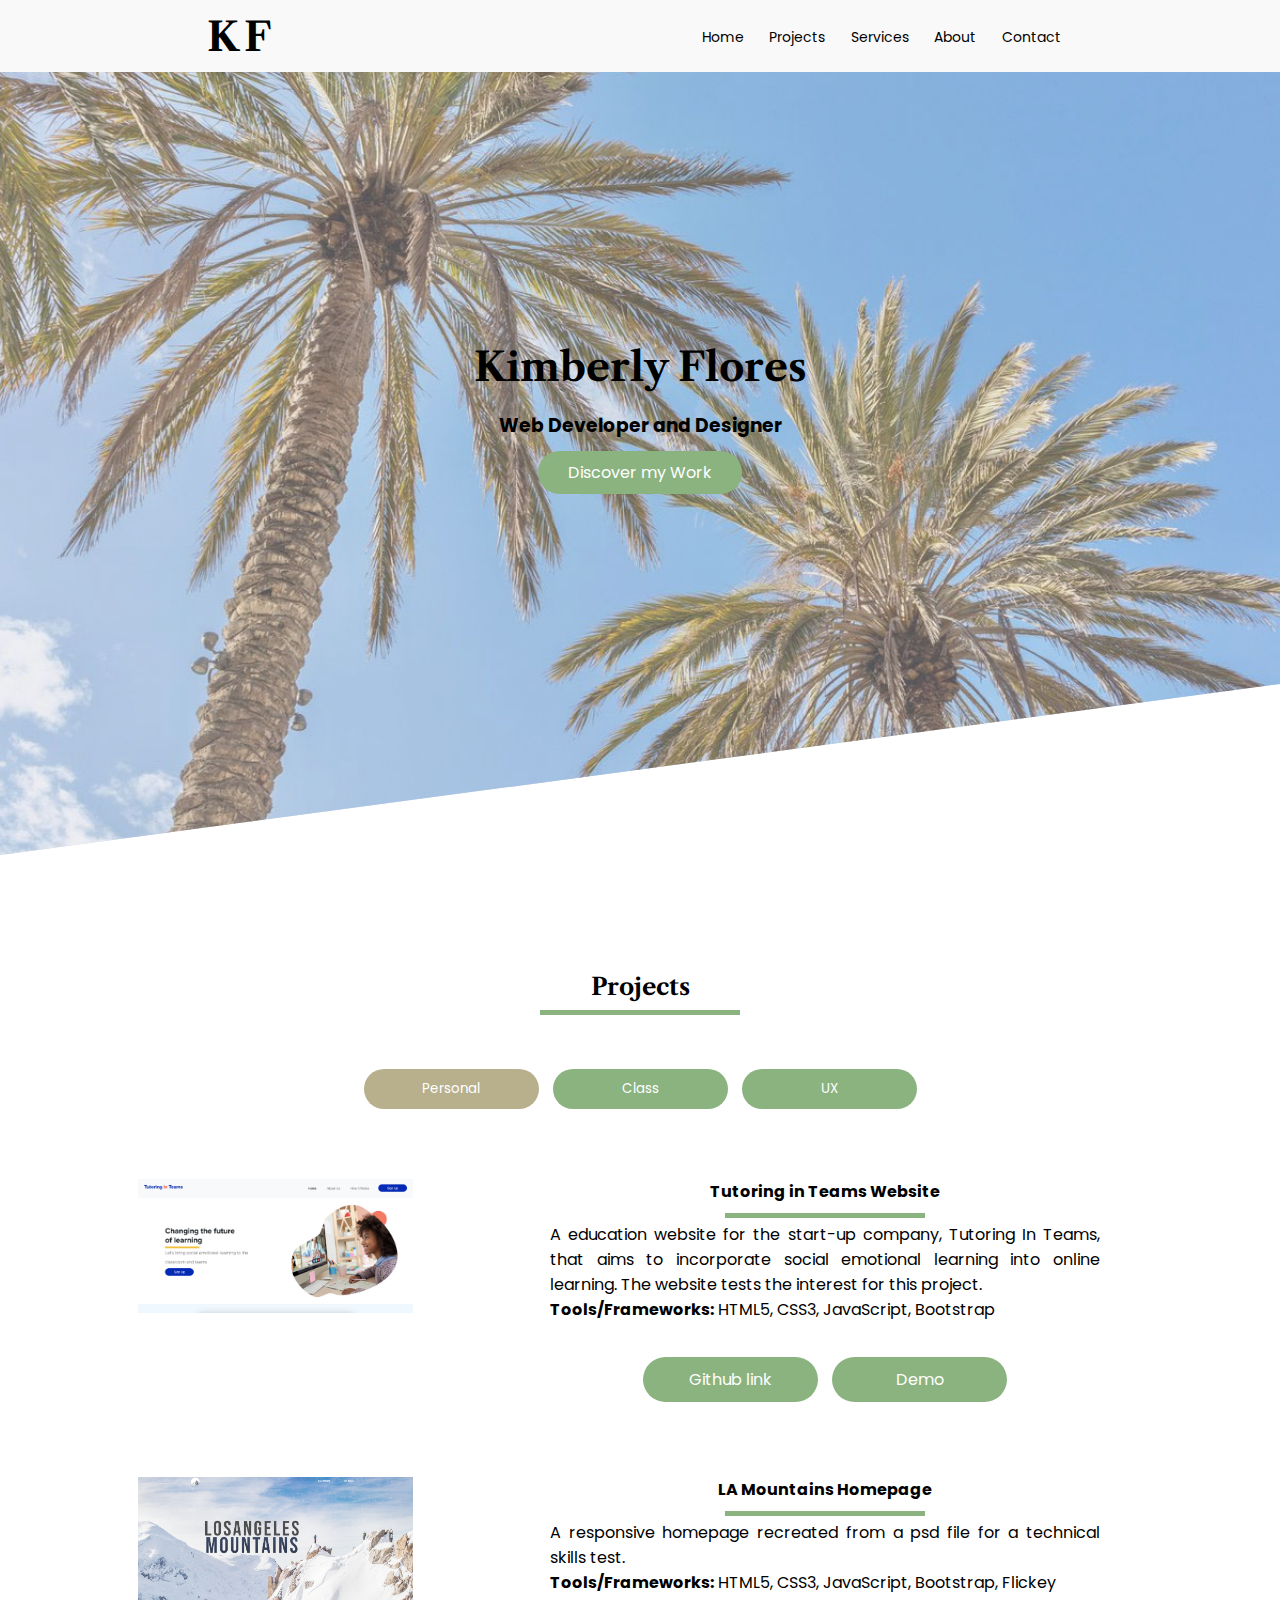
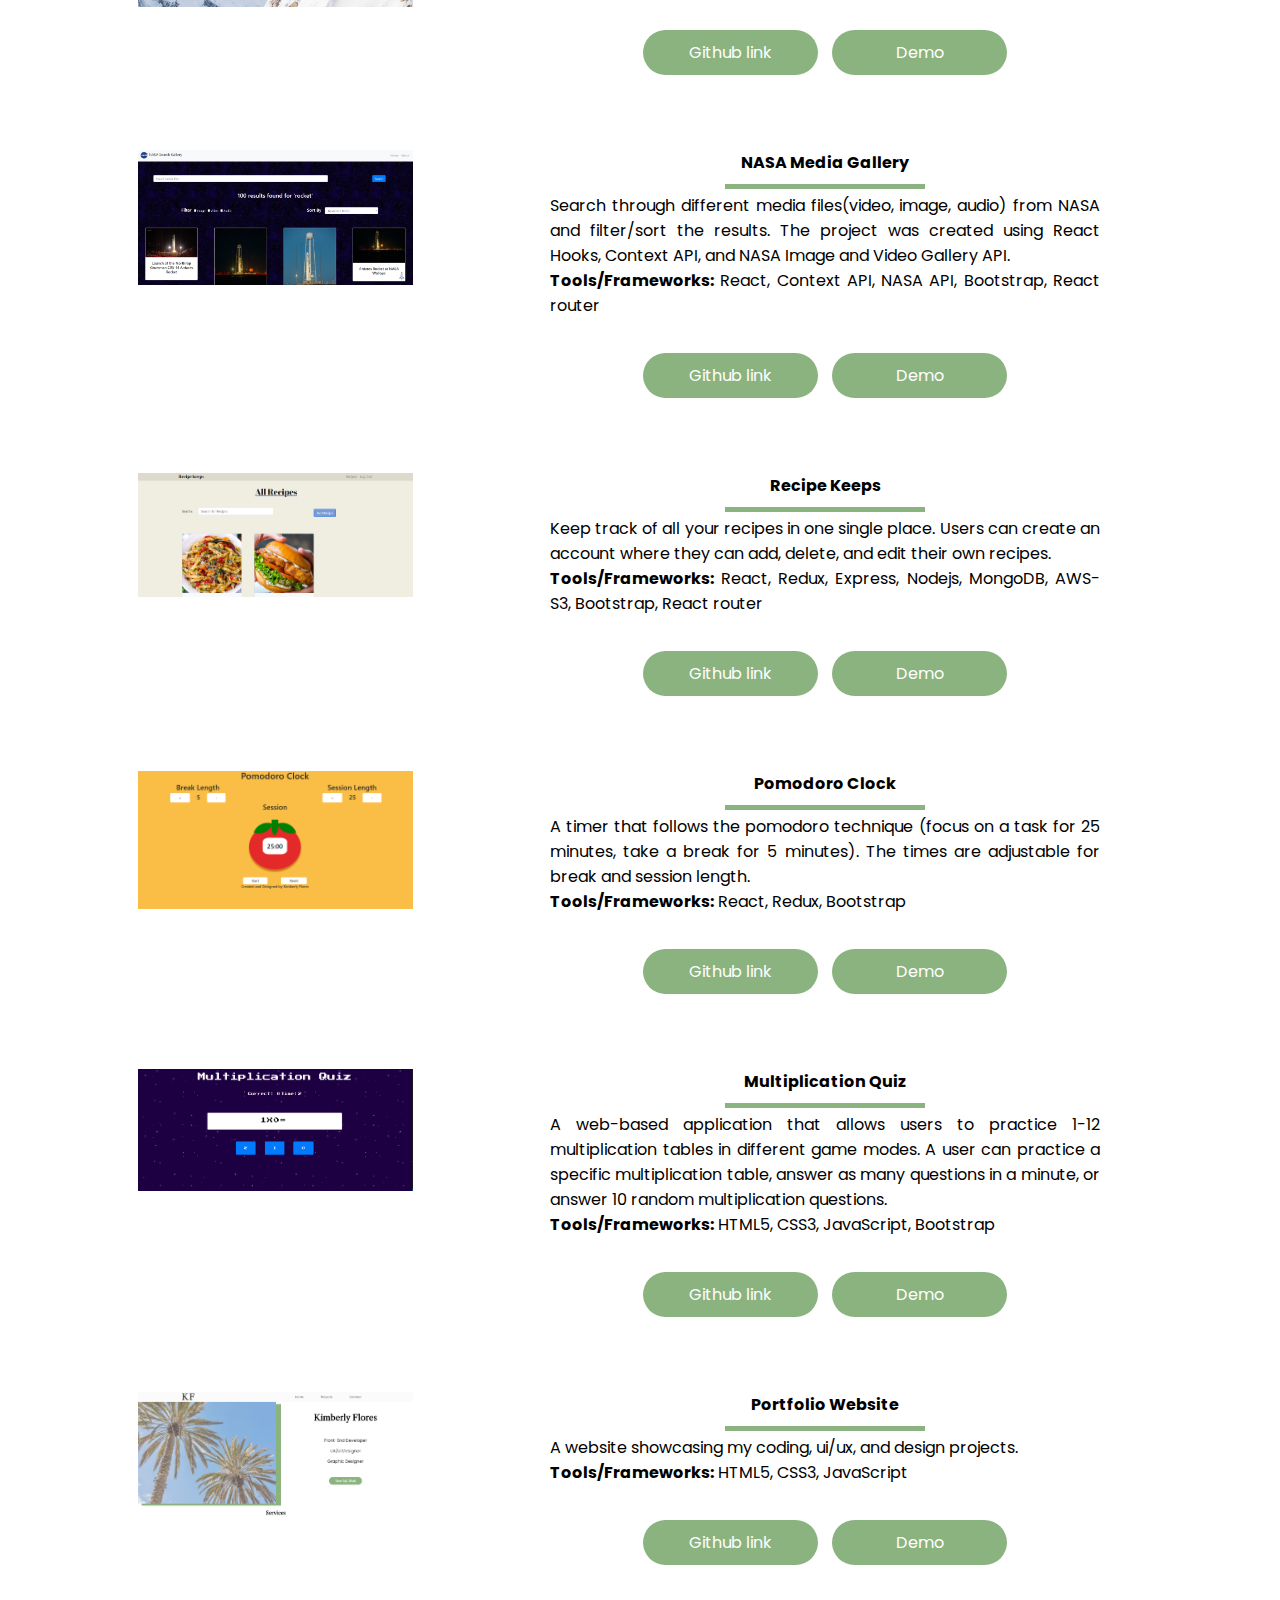
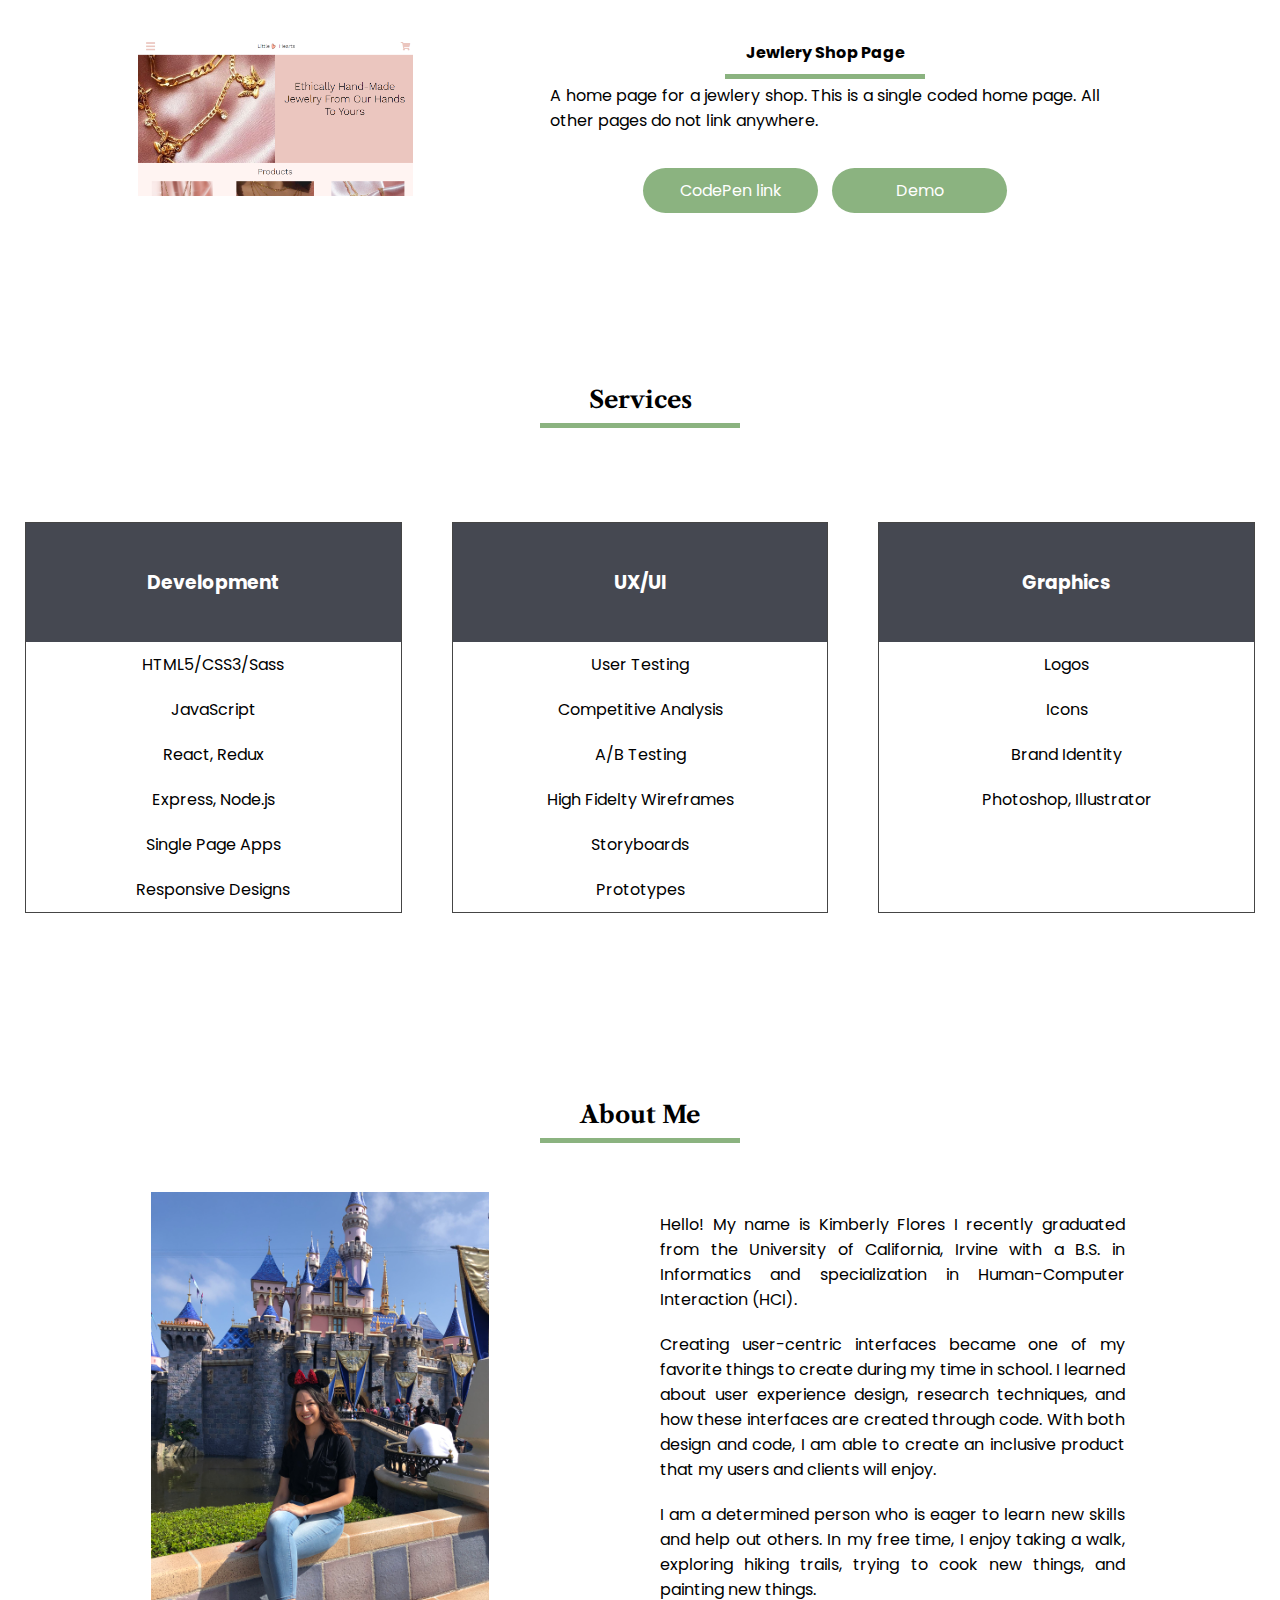
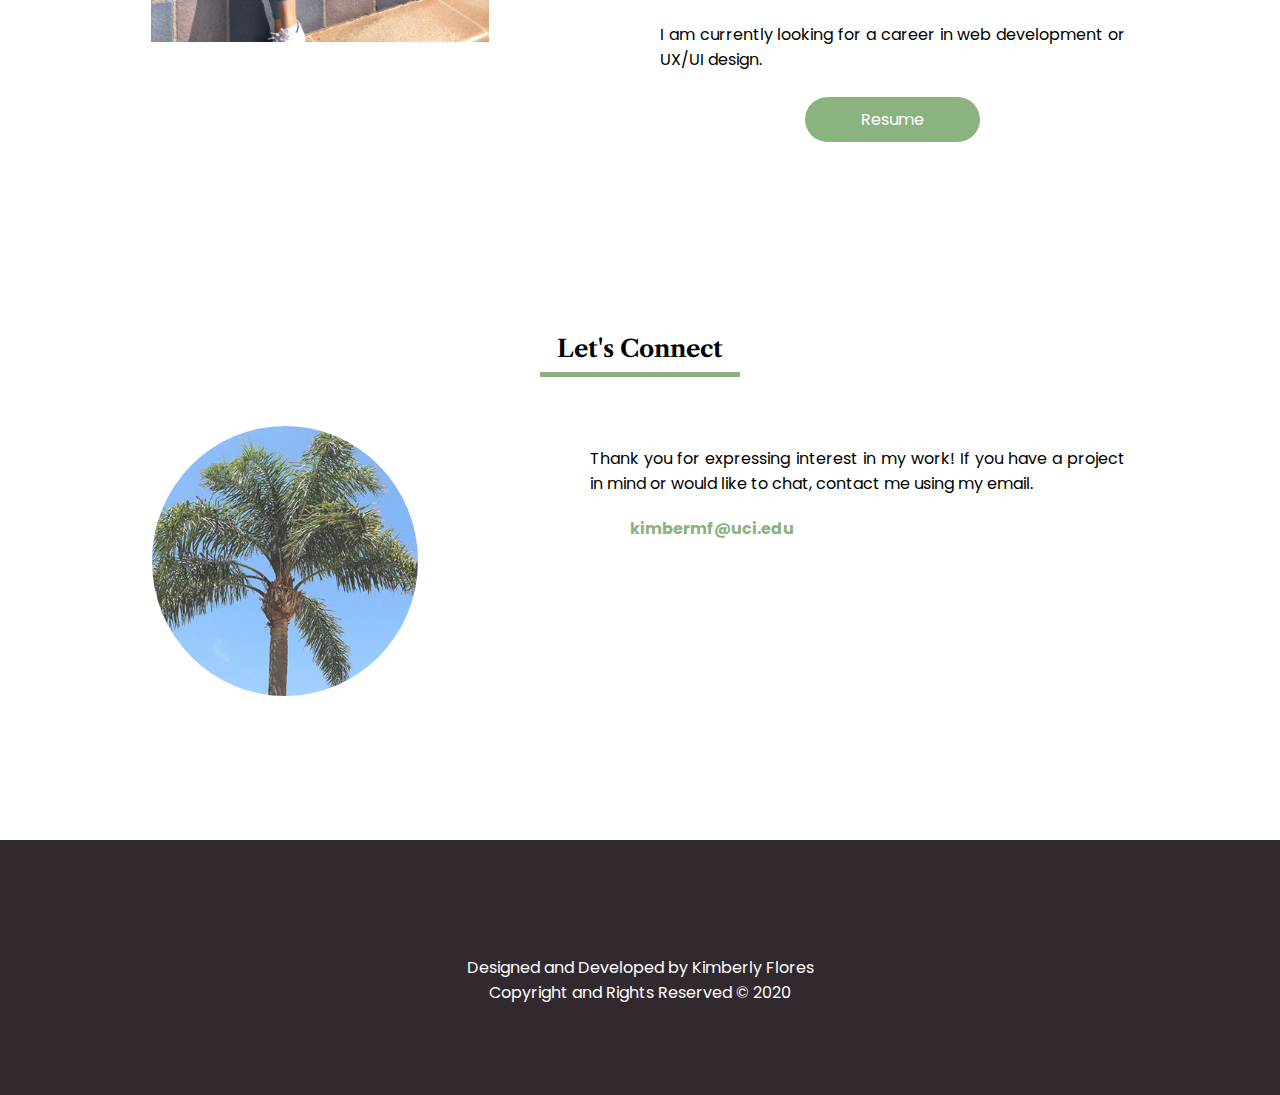
==== commit 5408f04d: "Update index.html" ====
--- a/index.html
+++ b/index.html
@@ -75,7 +75,7 @@
                 <div class="column right-side">
                     <h4 class="project-title">Tutoring in Teams Website</h4>
                     <div class="project-line"></div>
-                    <p> A education website that aims to incorporate social emotional learning into online learning. The website tests the interest for this project. 
+                    <p> A education website for the start-up company, Tutoring In Teams, that aims to incorporate social emotional learning into online learning. The website tests the interest for this project. 
                     </p>
                     <p><span class="bold">Tools/Frameworks:</span> HTML5, CSS3, JavaScript, Bootstrap 
                     </p>
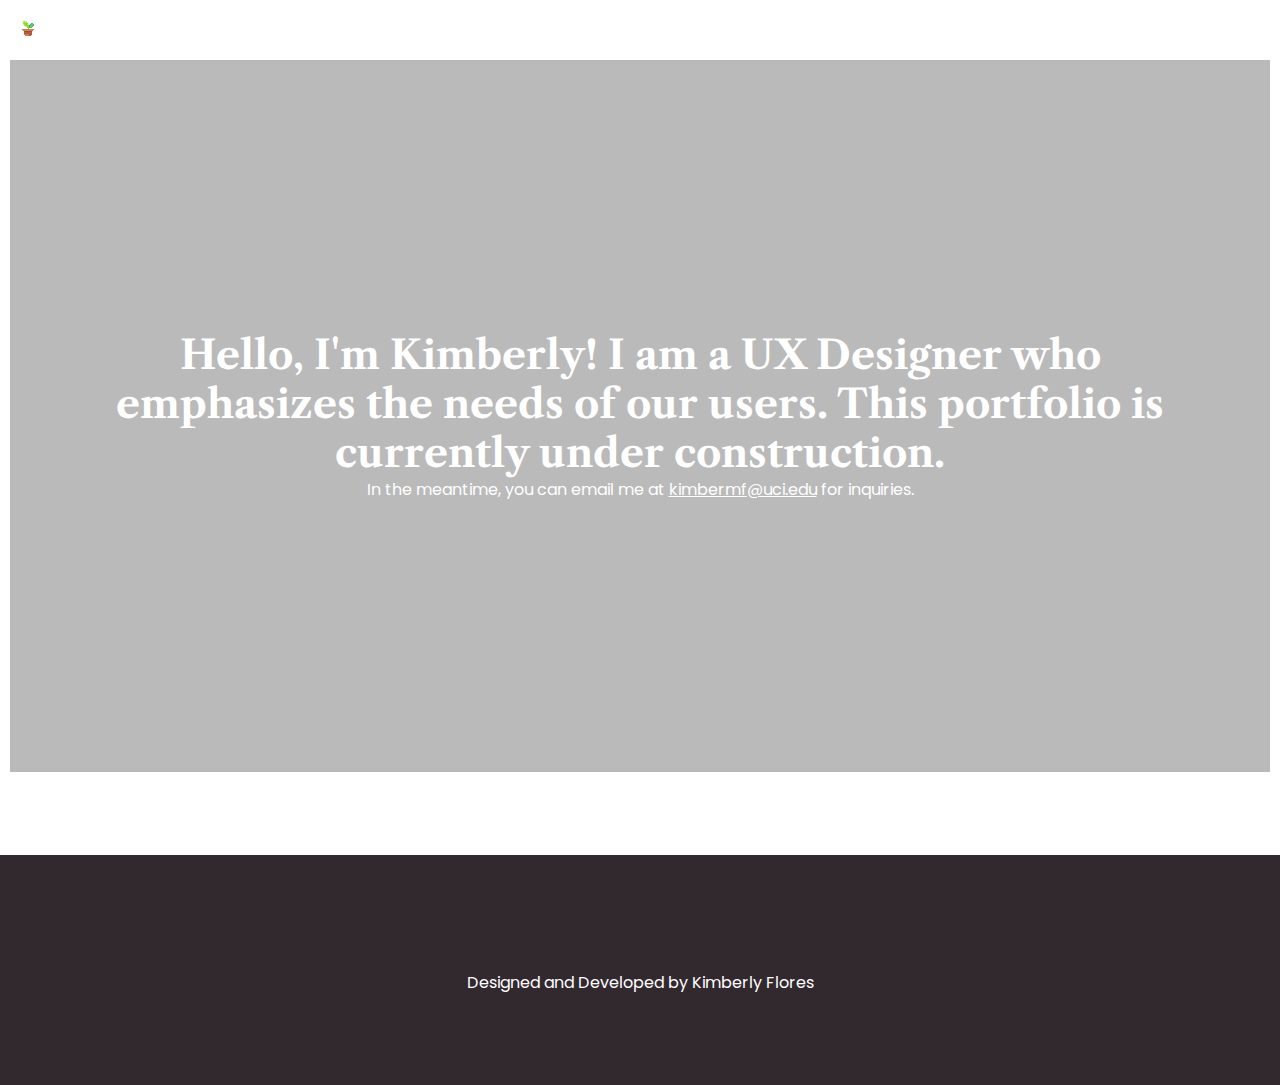
==== commit c3590cc2: "under construction portfolio" ====
--- a/index.html
+++ b/index.html
@@ -1,10 +1,10 @@
 <!doctype html>
 
 <head>
-    <title>Kimberly Flores | Developer & Designer</title>
+    <title>Kimberly Flores | UX Designer</title>
     <meta charset="UTF-8">
-    <meta name="description" content="A portfolio showcasing coding and UI/UX projects.">
-    <meta name="keywords" content="Kimberly Flores, Web Developer, UI/UX Designer, Developer, Designer, HTML, CSS, JavaScript, Los Angeles">
+    <meta name="description" content="A portfolio showcasing UI/UX projects.">
+    <meta name="keywords" content="Kimberly Flores, UI/UX Designer, Developer, Designer, HTML, CSS, JavaScript, Los Angeles">
     <meta name="author" content="Kimberly Flores">
     <meta name="viewport" content="width=device-width, initial-scale=1.0">
 
@@ -13,540 +13,26 @@
     <link href="https://fonts.googleapis.com/css2?family=Libre+Caslon+Text&family=Poppins&display=swap" rel="stylesheet">
     
     <link rel="shortcut icon" href="images/plant.ico" />
-
-    
 </head>
 
 <body>
-
-
     <div class="container-fluid">
 <!--Nav-->
-        <nav class="sticky">
-            <div class="logo">
-                <h4 class="logo">KF</h4>
-            </div>
-            <ul class="nav-links">
-                <li class="nav-item"><a href="#home-section" >Home</a></li>
-                <li class="nav-item"><a href="#project-section" >Projects</a></li>
-                <li class="nav-item"><a href="#service-section" >Services</a></li>
-                <li class="nav-item"><a href="#about-section" >About</a></li>
-                <li class="nav-item"><a href="#contact-section" >Contact</a></li>
-            </ul>
-            <div class="menu">
-                <div class="line1"></div>
-                <div class="line2"></div>
-                <div class="line3"></div>
-    
-            </div>
-        </nav>
-
-<!--Home section-->
-        <section class="row palmtree-bg" id="home-section">
-                <div class="content">
-                    <h1 class="spacing-below">Kimberly Flores</h1>
-                    <h3 class="spacing-below">Web Developer and Designer</h3>
-                    <a class="section-btn"  href="#project-section">Discover my Work</a>
-                </div>
-        </section>
-
-<!--Projects-->
-    <section id="project-section">
-        <div class="row heading center">
-            <h2>Projects</h2>
-            <div class="line"></div>
-        </div>
-        <div class="row heading center">
-            <span>
-                <button class="active-btn filter-btn personal" onclick= "filterProjects('personal')">Personal</button>
-                <button class="filter-btn class" onclick="filterProjects('class')">Class</button>
-                <button class="filter-btn ux" onclick="filterProjects('ux')">UX</button>
-            </span>
-        </div>
-
-        <!--Tutoring In Teams Website-->
-        <div class="code-project filterProject personal show">
-            <h4 class="sm-project-title">Tutoring in Teams Website</h4>
-            <div class="center"><div class="sm-project-line"></div></div>
-            <div class="row2">
-                <div class="column">
-                    <img class="left-side"src="images/tutoringinteams.png">
-                </div>
-                <div class="column right-side">
-                    <h4 class="project-title">Tutoring in Teams Website</h4>
-                    <div class="project-line"></div>
-                    <p> A education website for the start-up company, Tutoring In Teams, that aims to incorporate social emotional learning into online learning. The website tests the interest for this project. 
-                    </p>
-                    <p><span class="bold">Tools/Frameworks:</span> HTML5, CSS3, JavaScript, Bootstrap 
-                    </p>
-                    <div class="link-div">
-                        <a class="links-btn" href="https://github.com/kimberlyflrs/TutoringInTeams-Website" target="_blank">Github link</a> 
-                        <a class="links-btn" href="https://tutoringinteams.com" target="_blank">Demo</a>
-                    </div>
-                </div>
-            </div>
-        </div>
-
-        <!--LA Mountains Homepage-->
-        <div class="code-project filterProject personal show">
-            <h4 class="sm-project-title">LA Mountains Homepage</h4>
-            <div class="center"><div class="sm-project-line"></div></div>
-            <div class="row2">
-                <div class="column">
-                    <img class="left-side"src="images/LAMountains_SkillTest.png">
-                </div>
-                <div class="column right-side">
-                    <h4 class="project-title">LA Mountains Homepage</h4>
-                    <div class="project-line"></div>
-                    <p> A responsive homepage recreated from a psd file for a technical skills test. 
-                    </p>
-                    <p><span class="bold">Tools/Frameworks:</span> HTML5, CSS3, JavaScript, Bootstrap, Flickey 
-                    </p>
-                    <div class="link-div">
-                        <a class="links-btn" href="https://github.com/kimberlyflrs/LA-Mountains-Webpage" target="_blank">Github link</a> 
-                        <a class="links-btn" href="https://kimberlyflrs.github.io/LA-Mountains-Webpage/" target="_blank">Demo</a>
-                    </div>
-                </div>
-            </div>
-        </div>
-
-        <!--Nasa Media Gallery-->
-        <div class="code-project filterProject personal show">
-            <h4 class="sm-project-title">NASA Media Gallery</h4>
-            <div class="center"><div class="sm-project-line"></div></div>
-            <div class="row2">
-                <div class="column">
-                    <img class="left-side"src="images/NASA_Project.png">
-                </div>
-                <div class="column right-side">
-                    <h4 class="project-title">NASA Media Gallery</h4>
-                    <div class="project-line"></div>
-                    <p> Search through different media files(video, image, audio) from NASA and filter/sort the results. The project was created using 
-                        React Hooks, Context API, and NASA Image and Video Gallery API. 
-                    </p>
-                    <p><span class="bold">Tools/Frameworks:</span> React, Context API, NASA API, Bootstrap, React router 
-                    </p>
-                    <div class="link-div">
-                        <a class="links-btn" href="https://github.com/kimberlyflrs/nasa-media-gallery" target="_blank">Github link</a> 
-                        <a class="links-btn" href="https://nasa-media-gallery.herokuapp.com/" target="_blank">Demo</a>
-                    </div>
-                </div>
-            </div>
-        </div>
-
-        <!--Recipe Keeps-->
-        <div class="code-project filterProject personal show">
-            <h4 class="sm-project-title">Recipe Keeps</h4>
-            <div class="center"><div class="sm-project-line"></div></div>
-            <div class="row2">
-                <div class="column">
-                    <img class="left-side"src="images/recipekeeps.png">
-                </div>
-                <div class="column right-side">
-                    <h4 class="project-title">Recipe Keeps</h4>
-                    <div class="project-line"></div>
-                    <p>Keep track of all your recipes in one single place. Users can create an account where they 
-                        can add, delete, and edit their own recipes. 
-                    </p>
-                    <p><span class="bold">Tools/Frameworks:</span> React, Redux, Express, Nodejs, MongoDB, AWS-S3, Bootstrap, React router 
-                    </p>
-                    <div class="link-div">
-                        <a class="links-btn" href="https://github.com/kimberlyflrs/recipe-keeps" target="_blank">Github link</a> 
-                        <a class="links-btn" href="https://recipe-keeps.herokuapp.com/" target="_blank">Demo</a>
-                    </div>
-                </div>
-            </div>
-        </div>
-
-
-        <!--Pomodoro Clock-->
-        <div class="code-project filterProject personal show">
-            <h4 class="sm-project-title">Pomodoro Clock</h4>
-            <div class="greenline center"><div class="sm-project-line"></div></div>
-            <div class="row2">
-                <div class="column">
-                    <img class="left-side"src="images/pomodoro.png">
-                </div>
-                <div class="column right-side">
-                    <h4 class="project-title">Pomodoro Clock</h4>
-                    <div class="project-line"></div>
-                    <p>A timer that follows the pomodoro technique (focus on a task for 25 minutes, take a break for 5 minutes). The times are 
-                        adjustable for break and session length.
-                    </p>
-                    <p><span class="bold">Tools/Frameworks:</span> React, Redux, Bootstrap</p>
-                    <div class="link-div">
-                        <a class="links-btn" href="https://github.com/kimberlyflrs/pomodoro-clock" target="_blank">Github link</a> 
-                        <a class="links-btn" href="https://pomodoro-clock-kf.herokuapp.com/" target="_blank">Demo</a></span>
-                    </div>
-                </div>
-            </div>
-        </div>
-
-        <!--Multiplication Quiz-->
-        <div class="code-project filterProject personal show">
-            <h4 class="sm-project-title">Multiplication Quiz</h4>
-            <div class="greenline center"><div class="sm-project-line"></div></div>
-            <div class="row2">
-                <div class="column">
-                    <img class="left-side"src="images/multiplication.png">
-                </div>
-                <div class="column right-side">
-                    <h4 class="project-title">Multiplication Quiz</h4>
-                    <div class="project-line"></div>
-                    <p>A web-based application that allows users to practice 1-12 multiplication tables in 
-                        different game modes. A user can practice a specific multiplication table, answer as 
-                        many questions in a minute, or answer 10 random multiplication questions. 
-                    </p>
-                    <p><span class="bold">Tools/Frameworks:</span> HTML5, CSS3, JavaScript, Bootstrap</p>
-                    <div class="link-div">
-                        <a class="links-btn" href="https://github.com/kimberlyflrs/Multiplication-Quiz" target="_blank">Github link</a> 
-                        <a class="links-btn" href="https://multiplication-pracctice-quiz.herokuapp.com/" target="_blank">Demo</a>
-                    </div>
-                </div>
-            </div>
-        </div>
-
-
-        <!--Portfolio Site-->
-        <div class="code-project filterProject personal show">
-            <h4 class="sm-project-title">Portfolio Website</h4>
-            <div class="greenline center"><div class="sm-project-line"></div></div>
-            <div class="row2">
-                <div class="column">
-                    <img class="left-side"src="portfolio.png">
-                </div>
-                <div class="column right-side">
-                    <h4 class="project-title">Portfolio Website</h4>
-                    <div class="project-line"></div>
-                    <p>A website showcasing my coding, ui/ux, and design projects.
-                    </p>
-                    <p><span class="bold">Tools/Frameworks:</span> HTML5, CSS3, JavaScript</p>
-                    <div class="link-div">
-                        <a class="links-btn" href="https://github.com/kimberlyflrs/code-portfolio" target="_blank">Github link</a> 
-                        <a class="links-btn" href="https://kimberly-flores.com" target="_blank">Demo</a>
-                    </div>
-                </div>
-            </div>
-        </div>
-
-
-        <!--Jewelry Page-->
-        <div class="code-project filterProject personal show">
-            <h4 class="sm-project-title">Jewlery Shop Page</h4>
-            <div class="greenline center"><div class="sm-project-line"></div></div>
-            <div class="row2">
-                <div class="column">
-                    <img class="left-side"src="images/jewleryshop.png">
-                </div>
-                <div class="column right-side">
-                    <h4 class="project-title">Jewlery Shop Page</h4>
-                    <div class="project-line"></div>
-                    <p>A home page for a jewlery shop. This is a single coded home page. All other pages do not link anywhere.
-                    </p>
-                    <div class="link-div">
-                        <a class="links-btn" href="https://codepen.io/kimberlyflrs/pen/xxGwBaW" target="_blank">CodePen link</a> 
-                        <a class="links-btn" href="https://codepen.io/kimberlyflrs/full/xxGwBaW" target="_blank">Demo</a>
-                    </div>
-                </div>
-            </div>
-        </div>
-
-
-       <!--Tweet Page-->
-       <div class="code-project filterProject class center">
-           <h4>Because the projects came from class, I cannot release any code.</h4>
-       </div>
-       <div class="code-project filterProject class">
-        <h4 class="sm-project-title">Tweet Analyzer</h4>
-        <div class="greenline center"><div class="sm-project-line"></div></div>
-        <div class="row2">
-            <div class="column">
-                <video width="320" height="240" controls class="left-side">
-                    <source src="videos/tweet_analyzer.mp4" type="video/mp4">
-                  Your browser does not support the video tag.
-                  </video>
-            </div>
-            <div class="column right-side">
-                <h4 class="project-title">Tweet Analyzer</h4>
-                <div class="project-line"></div>
-                <p>The tweet analyzer creates a webpage report which helps a researcher understand a week worth of 
-                    Tweets from RunKeeper, a running app. We used the Twitter api to create a json full of runkeeper 
-                    tweets and then displayed it on multiple graphs using vega-lite.
-                </p>
-                <p><span class="bold">
-                    Tools:</span> JavaScript, TypeScript, Twitter API
-                    
-                </p>
-            </div>
-        </div>
-    </div>        
-
-       <!--Spotify Page-->
-       <div class="code-project filterProject class">
-        <h4 class="sm-project-title">Spotify Page</h4>
-        <div class="greenline center"><div class="sm-project-line"></div></div>
-        <div class="row2">
-            <div class="column">
-                <video width="320" height="240" controls class="left-side">
-                    <source src="videos/spotify_demo.mp4" type="video/mp4">
-                  Your browser does not support the video tag.
-                  </video>            </div>
-            <div class="column right-side">
-                <h4 class="project-title">Spotify Page</h4>
-                <div class="project-line"></div>
-                <p>My partner and I worked together to create a single page app using the Spotify API.
-                   Users can search for an artist, album, or track and get back an audio analysis.
-                    We used Oauth for authentication and learned how to handle access and refresh tokens
-                   for each user session. 
-                </p>
-                <p><span class="bold">Tools:</span> Angular, Express, Nodejs, Spotify API</p>
-            </div>
-        </div>
-    </div> 
-
-
-       <!--Sleep Logger-->
-       <div class="code-project filterProject class">
-        <h4 class="sm-project-title">Sleep Logger App</h4>
-        <div class="greenline center"><div class="sm-project-line"></div></div>
-        <div class="row2">
-            <div class="column">
-                <video width="320" height="240" controls class="left-side">
-                    <source src="videos/sleeptracker_demo.mp4" type="video/mp4">
-                  Your browser does not support the video tag.
-                  </video>
-            </div>
-            <div class="column right-side">
-                <h4 class="project-title">Sleep Logger App</h4>
-                <div class="project-line"></div>
-                <p>My partner and I created a sleep tracking app through Ionic. The sleep logger app allows the user to track how long they sleep. 
-                    Information is saved through Firebase and previous entries can be viewed.
-                </p>
-                <p><span class="bold">Tools:</span> Ionic framework, Firebase</p>
-            </div>
-        </div>
-    </div> 
-
-
-       <!--Information Retrieval-->
-       <div class="code-project filterProject class">
-        <h4 class="sm-project-title">ICS Search Engine</h4>
-        <div class="greenline center"><div class="sm-project-line"></div></div>
-        <div class="row2">
-            <div class="column">
-                <video width="320" height="240" controls class="left-side">
-                    <source src="videos/searchengine_demo.mp4" type="video/mp4">
-                  Your browser does not support the video tag.
-                  </video>            </div>
-            <div class="column right-side">
-                <h4 class="project-title">ICS Search Engine</h4>
-                <div class="project-line"></div>
-                <p>My group created a search engine for the ics department. Through this project, we learned how to create an index 
-                    and rank each item in terms of relevancy.
-                </p>
-                <p><span class="bold">Tools:</span> Python, MongoDB</p>
-            </div>
-        </div>
-    </div> 
-
-
-           <!--VidPT-->
-           <div class="code-project filterProject ux">
-            <h4 class="sm-project-title">VidPT Mobile App</h4>
-            <div class="greenline center"><div class="sm-project-line"></div></div>
-            <div class="row2">
-                <div class="column">
-                    <img class="left-side"src="images/vidpt-case-photo.png">
-                </div>
-                <div class="column right-side">
-                    <h4 class="project-title">VidPT Mobile App</h4>
-                    <div class="project-line"></div>
-                    <p>The VidPT mobile app allows users to create their own personalized rehab routine or with supervision 
-                        from a physical therapist. Users can track their progress, interact with users, and add notes to each exercise.
-                    </p>
-                    <p><span class="bold">Role:</span> User Experience Design, User Interface Design, User Research</p>
-                    <div class="link-div">
-                        <a class="links-btn" href="https://kimberlyflrs.github.io/vidpt.html" target="_blank">Case Study</a> 
-                    </div>
-                </div>
-            </div>
-        </div> 
-
-
-
-               <!--EcoStat-->
-       <div class="code-project filterProject ux">
-        <h4 class="sm-project-title">EcoStat</h4>
-        <div class="greenline center"><div class="sm-project-line"></div></div>
-        <div class="row2">
-            <div class="column">
-                <img class="left-side"src="images/ecostat-case-photo.png">
-            </div>
-            <div class="column right-side">
-                <h4 class="project-title">EcoStat</h4>
-                <div class="project-line"></div>
-                <p>My team was tasked with tackling an environmental issue with IoT (Internet of Things) 
-                    devices. We proceeded to create EcoStat, a mobile app, that allows users to understand 
-                    how their utility usage from smart devices impacts the environment. I was responsible for 
-                    conducting user and product research and usability testing.
-                </p>
-                <p><span class="bold">Role:</span> User Experience Researcher</p>
-                <div class="link-div">
-                    <a class="links-btn" href="https://kimberlyflrs.github.io/ecostat.html" target="_blank">Case Study</a> 
-                </div>
-            </div>
-        </div>
-    </div> 
-
-
-           <!--Food Journal-->
-           <div class="code-project filterProject ux">
-            <h4 class="sm-project-title">Food Journal</h4>
-            <div class="greenline center"><div class="sm-project-line"></div></div>
-            <div class="row2">
-                <div class="column">
-                    <img class="left-side"src="images/foodjournal-case-photo.png">
-                </div>
-                <div class="column right-side">
-                    <h4 class="project-title">Food Journal</h4>
-                    <div class="project-line"></div>
-                    <p>Food Journal is an application that can be run on mobile, web, Google Home, Amazon Alexa, 
-                        and Apple watch. I was in charge of designing and programming the mobile app and 
-                        personal assistant devices.
-                    </p>
-                    <p><span class="bold">Role:</span> User Experience Designer, User Interface Designer, Front-End Developer</p>
-                    <div class="link-div">
-                        <a class="links-btn" href="https://kimberlyflrs.github.io/foodjournal.html" target="_blank">Case Study</a> 
-                    </div>
-                </div>
-            </div>
-        </div> 
-
-    </section>
-
-
-
-    <!--Services-->
-    <section class="spacing-below" id="service-section">
-        <div class="row heading center">
-            <h2>Services</h2>
-            <div class="line"></div>
-        </div>
-
-        <div class="row2">
-            <div class="column-3">
-                <h3 class="service-type">Development</h3>
-                <ul class="service">
-                    <li>HTML5/CSS3/Sass</li>
-                    <li>JavaScript</li>
-                    <li>React, Redux</li>
-                    <li>Express, Node.js</li>
-                    <li>Single Page Apps</li>
-                    <li>Responsive Designs</li>
-                </ul>
-            </div>
-            <div class="column-3">
-                <h3 class="service-type">UX/UI</h3>
-                <ul class="service">
-                    <li>User Testing</li>
-                    <li>Competitive Analysis</li>
-                    <li>A/B Testing</li>
-                    <li>High Fidelty Wireframes</li>
-                    <li>Storyboards</li>
-                    <li>Prototypes</li>
-                </ul>
-            </div>
-            <div class="column-3">
-                <h3 class="service-type">Graphics</h3>
-                <ul class="service">
-                    <li>Logos</li>
-                    <li>Icons</li>
-                    <li>Brand Identity</li>
-                    <li>Photoshop, Illustrator</li>
-                </ul>
-            </div>
-        </div>
-    </section>
-
-
-        <!--About Section-->
-        <section id="about-section">
-            <div class="row heading center">
-                <h2>About Me</h2>
-                <div class="line"></div>
-            </div>
-            <div class="row2">
-                <div class="column center">
-                    <img src="about.jpg" id="img"/>
-                </div>
-                <div class="column" >
-                    <div id="about">
-                    <p class="spacing-below">
-                        Hello! My name is Kimberly Flores I recently graduated from the 
-                        University of California, Irvine with a B.S. in Informatics and 
-                        specialization in Human-Computer Interaction (HCI).
-                    </p>
-                    <p class="spacing-below">
-                        Creating user-centric interfaces became one of my favorite things to create 
-                        during my time in school. I learned about user experience design,  
-                        research techniques, and how these interfaces are created 
-                        through code. With both design and code, I am able to create an inclusive 
-                        product that my users and clients will enjoy. 
-                    </p>
-                    <p class="spacing-below">
-                        I am a determined person who is eager to learn new skills and help out others. 
-                        In my free time, I enjoy taking a walk, exploring hiking trails, trying to cook 
-                        new things, and painting new things.
-                    </p>
-                    <p class="spacing-below">
-                        I am currently looking for a career in web development or UX/UI design.
-                    </p>
-                    <div class="center">
-                    <a href="https://drive.google.com/file/d/1V8CG2ZMck-Qy1aSg_cG4fFaSAawnW50j/view?usp=sharing" class="links-btn" target="_blank">Resume</a>
-                </div>    
-                </div>
-                </div>
-            </div>
-        </section>
-
-
-<!--Contact-->
-
-    <section class="spacing-below-contact" id="contact-section">
-        <div class="row heading center">
-            <h2>Let's Connect</h2>
-            <div class="line"></div>
-        </div>
-
-        <div class="row2">
-            <div class="column center"> 
-                <img src="images/single-palm-tree.jpg" id="palm"/>
-            </div>
-            <div class="column" id="contact">
-                <p>Thank you for expressing interest in my work! If you have a project 
-                    in mind or would like to chat, contact me using my email.
-                </p>
-                <div class="row spacing-top">
-                    <a href="mailto: kimbermf@uci.edu"><i class="far fa-envelope fa-2x spacing-below" id="envelope"></i></a>
-                    <a href="mailto: kimbermf@uci.edu" id="email">kimbermf@uci.edu</a>
-                </div>
-            </div>
-        </div>
-    </section>
-
-
+ <section id="hero">
+     <div id="logo"><img src="images/plant.ico"></div>
+     <div class="content">
+        <h1>Hello, I'm Kimberly! I am a UX Designer who emphasizes the needs of our users. This portfolio is currently under construction.</h1>
+        <p>In the meantime, you can email me at <a href="mailto: kimbermf@uci.edu">kimbermf@uci.edu</a> for inquiries.</p>
+     </div>
+ </section>
 
 
     <!--Footer-->
     <footer class="row" id="footer">
         <a href="https://www.linkedin.com/in/kimberly-m-flores/" target="_blank"><i class="fab fa-linkedin fa-2x spacing-below"></i></a>
-        <a href="https://github.com/kimberlyflrs/" target="_blank"><i class="fab fa-github fa-2x spacing-below"></i></a>
         <p>Designed and Developed by Kimberly Flores<p>
-        <p>Copyright and Rights Reserved © 2020</p>
     </footer>
-
     </div>
 </body>
 
-<script src="app.js">
-</script>
+
--- a/main.css
+++ b/main.css
@@ -23,219 +23,32 @@
      } 
 }
 
-.hide{
-    opacity: 0;
+
+/*Home CSS*/
+#logo{
+    padding-top: 20px;
+    padding-left: 20px;
+    padding-bottom: 20px;
 }
 
-/*Image CSS*/
-#img{
-    height: 50vh;
-    width:auto;
-}
-
-#palm{
-    height:30vh;
-    width:auto;
-    border-radius: 100%;
-    text-align:center;
-}
-
-/*Service CSS*/
-.column-3{
-   flex: 33%;
-   margin: 0 25px;
-   text-align:center;
-   border: solid .25px #454545;
-   margin-top: 5vh;
-}
-
-.service-type{
-    color:white;
-    background-color: #454851;
-    padding: 5vh 0;
-}
-
-.service{
-    list-style-type: none;
-}
-
-.service li{
-    padding: 10px;
-}
-
-/*Home CSS*/
-.palmtree-bg{
-    background-image: url(palm-trees.jpg);
-    background-color: #d7dae5;
+#hero{
+    height:95vh;
+    background-image: url(birds.JPG);
     background-position:center;
     background-repeat: no-repeat;
-    height: 95vh;
     background-size: cover;
-    -webkit-clip-path: polygon(0 0, 100% 0, 100% 56%, 0 100%);
-    clip-path: polygon(0 0, 100% 0, 100% 80%, 0 100%);
 }
 
 .content{
-    margin:0 auto;
+    margin:0 10px;
     text-align:center;
-    padding: 30vh 0;
-}
-
-/*Button*/
-.filter-btn, .section-btn{
-    background-color: #8BB380;
-    padding: 10px 30px;
-    width: 175px;
-    border: none;
-    border-radius: 30px;
-    color:white;
-    text-decoration: none;
-    margin: 5px;
-}
-
-.section-btn{
-    width: 275px;
-}
-
-.code-project{
-    padding:50px 0px;
-}
-
-.filter-btn:hover, .active-btn, .links-btn:hover{
-    background-color: #b8b08d;
-    color:white;
+    padding: 30vh 10vh;
+    background-color: rgba(27, 25, 25, 0.3);
 }
 
 /*Project links CSS*/
-.links-btn{
-    background-color: #8BB380;
-    padding: 10px 30px;
-    width: 175px;
-    border: none;
-    border-radius: 30px;
-    color:white;
-    text-decoration: none;
-    margin: 5px;
-    display: inline-block;
-}
-
-.link-div{
-    margin:30px 0;
-}
-
-.spacing{
-    margin-right: 30px;
-}
-
 h1{
     font-size: 40px;
-}
-
-/*Nav CSS*/
-nav{
-    display: flex;
-    justify-content: space-around;
-    align-items: center;
-    min-height: 8vh;
-    background-color: #f9f9f9;
-    opacity: 100%;
-    position: fixed;
-    top:0;
-    width:100%;
-    z-index:900;
-}
-
-.logo{
-    letter-spacing: 5px;
-    font-size: 40px;
-    font-weight: bold;
-}
-
-.nav-links{
-    display: flex;
-    justify-content: space-around;
-    width: 30%;
-}
-
-.nav-links li{
-    list-style: none;
-}
-
-.nav-links a{
-    font-size: 14px;
-    text-decoration: none;
-    color:black;
-}
-
-.nav-links a:hover, .active-link{
-    color: #b8b08d;
-    font-weight: bold;
-
-}
-
-
-.menu{
-    display: none;
-}
-
-.menu div{
-    width:25px;
-    height: 5px;
-    background-color: black;
-    margin: 3px;
-    transition: all 0.3s ease;
-}
-
-
-/* Layout Positioning*/
-.row2 {
-    display: flex;
-  }
-  
-  .column {
-    flex: 50%;
-  }
-
-  .right-side{
-      margin-right: 20vh;
-      text-align: center;
-  }
-
-  .right-side p{
-      text-align: justify;
-  }
-
-  .left-side{
-    display: block;
-    margin-left: auto;
-    margin-right: auto;
-    width: 50%;
-  }
-
-  section:before {
-    height: 8vh;
-    content: "";
-    display:block;
-}
-
-  #about-section, #contact-section, #service-section{
-    margin-bottom: 50px;
-}
-
-#about, #contact{
-    margin-right: 15vh;
-    padding:20px;
-    text-align: justify;
-}
-
-/*Project CSS*/
-.filterProject{ 
-    padding: 20px 0;
-    display:none;
-}
-
-.show{
-    display:block;
 }
 
 /*Footer CSS*/
@@ -245,11 +58,7 @@
     text-align: center;
 }
 
-#envelope{
-    color: #8BB380;
-}
-
-i, #footer{
+i, #footer, h1, p, a{
     color: white;
 }
 
@@ -257,141 +66,19 @@
     padding: 0px 20px;
 }
 
-.line, .project-line{
-    width: 200px;
-    height:5px;
-    background-color: #8BB380;
-    display: inline-block;
-}
-
-#email{
-    text-decoration: none;
-    color: #8BB380;
-    font-weight: bold;
-}
-
 /* Other */
-.spacing-below{
-    padding-bottom: 20px;
-}
-
-.spacing-below-contact{
-    padding-bottom: 10vh;
-}
-
-.spacing-top{
-    padding-top: 20px;
-}
-
-.bold{
-    font-weight: bold;
-}
-
-.center{
-    text-align: center;
-}
-
-.heading{
-    margin: 5vh;
-}
-
-p, button, li, nav, h3, h4, a{
+p, a{
     font-family: 'Poppins', sans-serif;
 }
 
-h1, h2, .logo{
+h1, .logo{
     font-family: 'Libre Caslon Text', sans-serif;
 }
 
+
 /* Screen Sizes */
 @media screen and (max-width: 768px){
-
-
-    .nav-links{
-        position: absolute;
-        right: 0px;
-        height: 92vh;
-        top: 8vh;
-        background-color: #f9f9f9;
-        display: flex;
-        flex-direction: column;
-        align-items: center;
-        width: 100%;
-        transform: translateX(100%);  
-    }
-    .nav-links li{
-        opacity: 0;
-    }
-    .menu{
-        display: block;
-    }
-    .row2{
-        display: block;
-    }
-
-    .column{
-        flex: 100%
-    }
-
-    .right-side{
-        margin: 0 15vh;
-    }
-
-    #contact, #about{
-        text-align:center;
-        margin: 0 5vh;
-    }
-
-    .project-title, .project-line{
-        display: none;
-    }
-    .sm-project-title, .sm-project-line{
-        text-align: center;
-    }
-
-    .sm-project-line{
-        width: 200px;
-        height:5px;
-        background-color: #8BB380;
-        display: inline-block;
-    }
-
     h1{
         font-size: 30px;
     }
-
-
-}
-
-
-.nav-active{
-    transform: translateX(0%);
-}
-
-@media screen and (min-width: 768px){
-    .sm-project-title, .sm-project-line{
-        display:none;
-    }
-}
-
-@keyframes navLinkFade{
-    from{
-        opacity: 0;
-        tranform: translateX(50px);
-    }
-    to{
-        opacity: 1;
-        transform: translateX(0px);
-    }
-}
-
-.toggle .line1{
-    transform: rotate(-45deg) translate(-5px, 6px);
-}
-.toggle .line2{
-    opacity:0;
-}
-.toggle .line3{
-    transform: rotate(45deg) translate(-5px, -6px);
-   
 }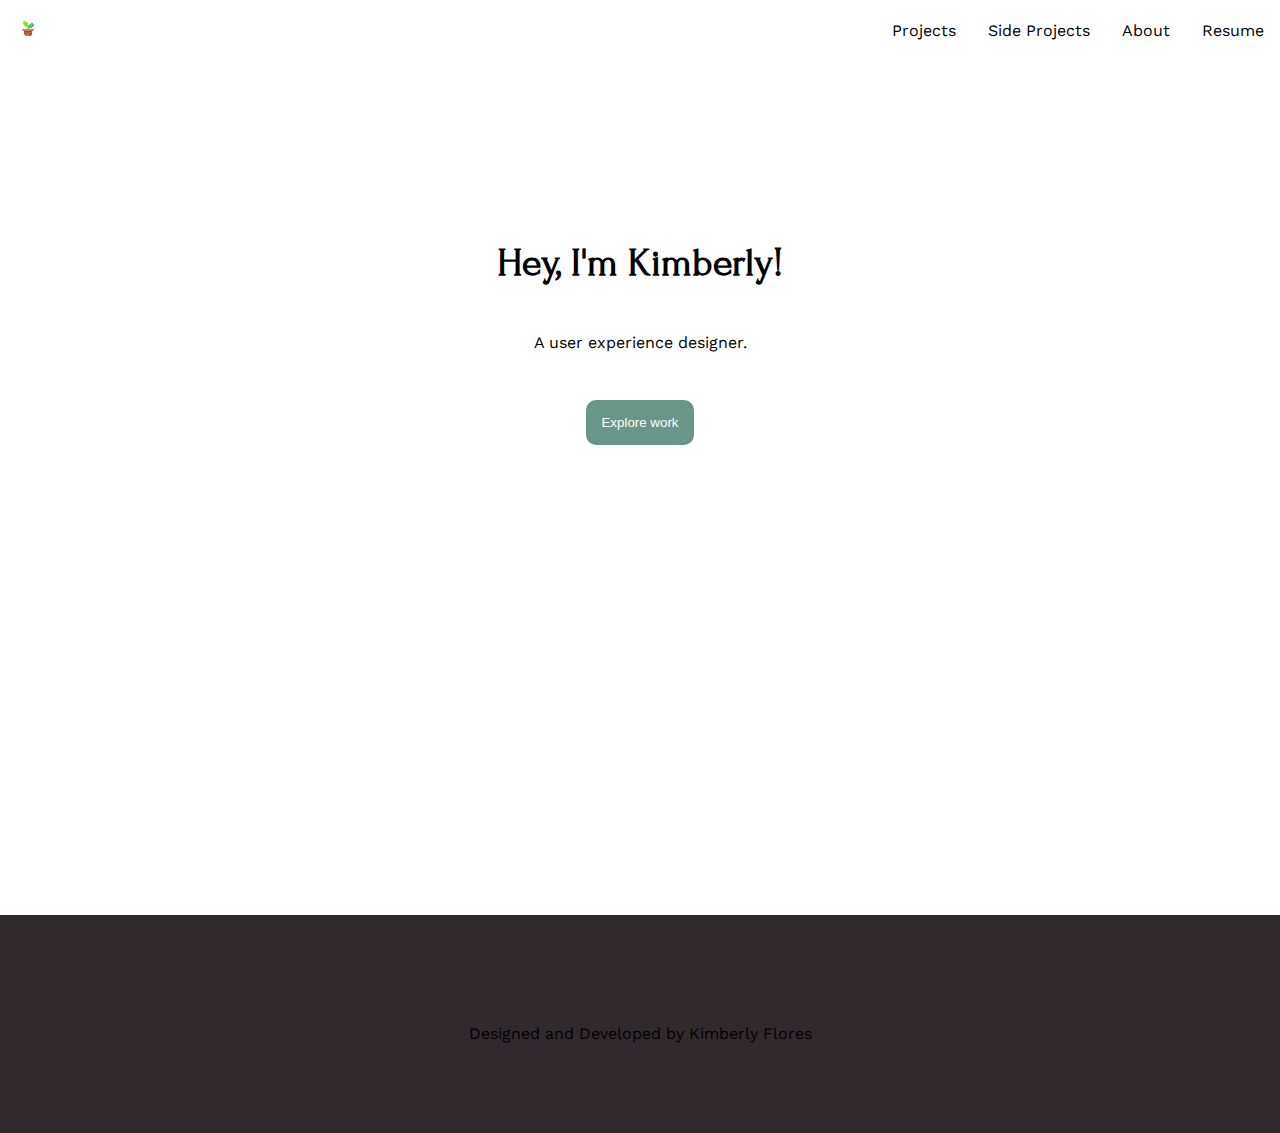
==== commit 4a94208e: "started new design, added navbar" ====
--- a/index.html
+++ b/index.html
@@ -4,27 +4,52 @@
     <title>Kimberly Flores | UX Designer</title>
     <meta charset="UTF-8">
     <meta name="description" content="A portfolio showcasing UI/UX projects.">
-    <meta name="keywords" content="Kimberly Flores, UI/UX Designer, Developer, Designer, HTML, CSS, JavaScript, Los Angeles">
+    <meta name="keywords" content="Kimberly Flores, UI/UX Designer, Designer, User Experience, Human Centered Desgin, HCI, HTML, CSS, JavaScript, Los Angeles">
     <meta name="author" content="Kimberly Flores">
     <meta name="viewport" content="width=device-width, initial-scale=1.0">
 
     <link rel="stylesheet" href='./main.css'>
     <link rel="stylesheet" href="https://use.fontawesome.com/releases/v5.8.1/css/all.css" integrity="sha384-50oBUHEmvpQ+1lW4y57PTFmhCaXp0ML5d60M1M7uH2+nqUivzIebhndOJK28anvf" crossorigin="anonymous">
-    <link href="https://fonts.googleapis.com/css2?family=Libre+Caslon+Text&family=Poppins&display=swap" rel="stylesheet">
-    
+    <link rel="preconnect" href="https://fonts.googleapis.com">
+    <link rel="preconnect" href="https://fonts.gstatic.com" crossorigin>
+    <link href="https://fonts.googleapis.com/css2?family=Forum&family=Work+Sans&display=swap" rel="stylesheet">
+      
     <link rel="shortcut icon" href="images/plant.ico" />
 </head>
 
+
 <body>
     <div class="container-fluid">
-<!--Nav-->
+<!--Navbar-->
+<nav class="navbar">
+    <div id="logo"><img src="images/plant.ico"></div>
+    <a href='#' class="toggle-btn">
+        <span class="bar"></span>
+        <span class="bar"></span>
+        <span class="bar"></span>
+    </a>
+    <div class="nav-links">
+        <ul>
+            <li><a href="">Projects</a></li>
+            <li><a href="">Side Projects</a></li>
+            <li><a href="">About</a></li>
+            <li><a href="">Resume</a></li>
+        </ul>
+    </div>
+</nav>
+
+<!--Hero-->
  <section id="hero">
-     <div id="logo"><img src="images/plant.ico"></div>
      <div class="content">
-        <h1>Hello, I'm Kimberly! I am a UX Designer who emphasizes the needs of our users. This portfolio is currently under construction.</h1>
-        <p>In the meantime, you can email me at <a href="mailto: kimbermf@uci.edu">kimbermf@uci.edu</a> for inquiries.</p>
+        <h1>Hey, I'm Kimberly!</h1>
+        <p>A user experience designer.</p>
+        <button>Explore work</button>
      </div>
  </section>
+
+ <section>
+
+</section>
 
 
     <!--Footer-->
@@ -35,4 +60,7 @@
     </div>
 </body>
 
+<script src="app.js"></script>
 
+
+
--- a/main.css
+++ b/main.css
@@ -24,31 +24,98 @@
 }
 
 
-/*Home CSS*/
+/*navbar CSS*/
+.navbar{
+    display: flex;
+    position: relative;
+    justify-content: space-between;
+    align-items: center;
+    background-color: white;
+}
+
 #logo{
     padding-top: 20px;
     padding-left: 20px;
     padding-bottom: 20px;
 }
 
+.nav-links ul{
+    display: flex;
+    margin:0;
+    padding:0;
+}
+
+.nav-links li{
+    list-style: none;
+}
+
+.nav-links li a {
+    display: block;
+    text-decoration: none;
+    padding: 1rem;
+}
+
+.nav-links li:hover{
+    text-decoration: underline;
+}
+
+.toggle-btn{
+    position: absolute;
+    top: .75rem;
+    right: 1rem;
+    display: none;
+    flex-direction: column;
+    justify-content: space-between;
+    width: 30px;
+    height: 21px;
+}
+
+.toggle-btn .bar{
+    height: 3px;
+    width: 100%;
+    background-color: black;
+    border-radius: 10px;
+}
+
+
+/*hero image css*/
 #hero{
     height:95vh;
-    background-image: url(birds.JPG);
-    background-position:center;
-    background-repeat: no-repeat;
-    background-size: cover;
 }
 
 .content{
     margin:0 10px;
     text-align:center;
-    padding: 30vh 10vh;
-    background-color: rgba(27, 25, 25, 0.3);
+    padding: 20vh 10vh;
 }
 
-/*Project links CSS*/
+.content h1, .content p{
+    padding-bottom: 3rem;
+}
+
+button, button:hover{
+    background-color: #689689;
+    color: white;
+    padding: 15px;
+    text-decoration: none;
+    border-radius: 10px;
+    border: none;
+}
+button:hover{
+    background-color: #44635a;
+}
+
+/*Fonts*/
+h1{
+    font-family: 'Forum', cursive;
+}
+
 h1{
     font-size: 40px;
+}
+
+p, a{
+    font-family: 'Work Sans', sans-serif;
 }
 
 /*Footer CSS*/
@@ -59,26 +126,45 @@
 }
 
 i, #footer, h1, p, a{
-    color: white;
+    color: black;
 }
 
 i{
     padding: 0px 20px;
 }
 
-/* Other */
-p, a{
-    font-family: 'Poppins', sans-serif;
-}
-
-h1, .logo{
-    font-family: 'Libre Caslon Text', sans-serif;
-}
 
 
 /* Screen Sizes */
 @media screen and (max-width: 768px){
-    h1{
-        font-size: 30px;
+    .navbar {
+        flex-direction: column;
+        align-items: flex-start;
+    }
+
+    .toggle-btn {
+        display: flex;
+    }
+
+    .nav-links {
+        display: none;
+        width: 100%;
+    }
+
+    .nav-links ul {
+        width: 100%;
+        flex-direction: column;
+    }
+
+    .nav-links ul li {
+        text-align: center;
+    }
+
+    .nav-links ul li a {
+        padding: .5rem 1rem;
+    }
+
+    .nav-links.active {
+        display: flex;
     }
 }